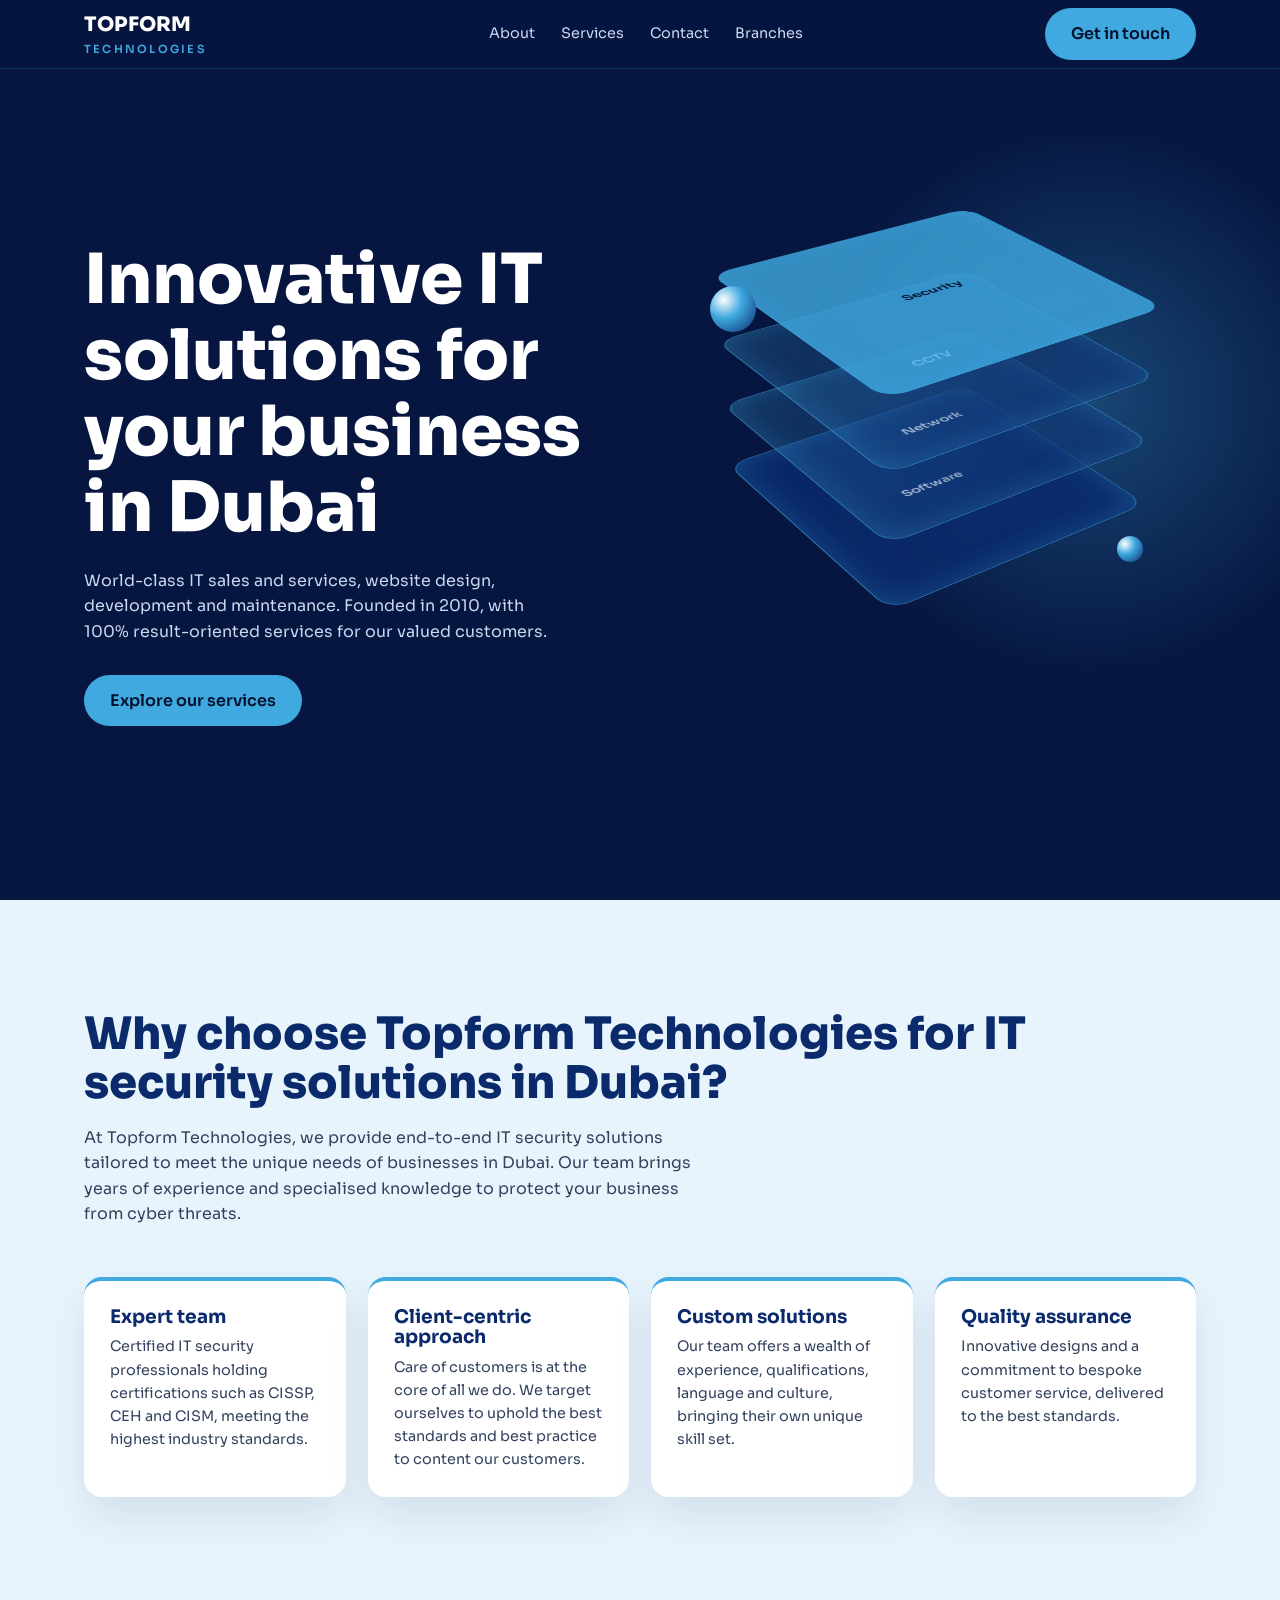
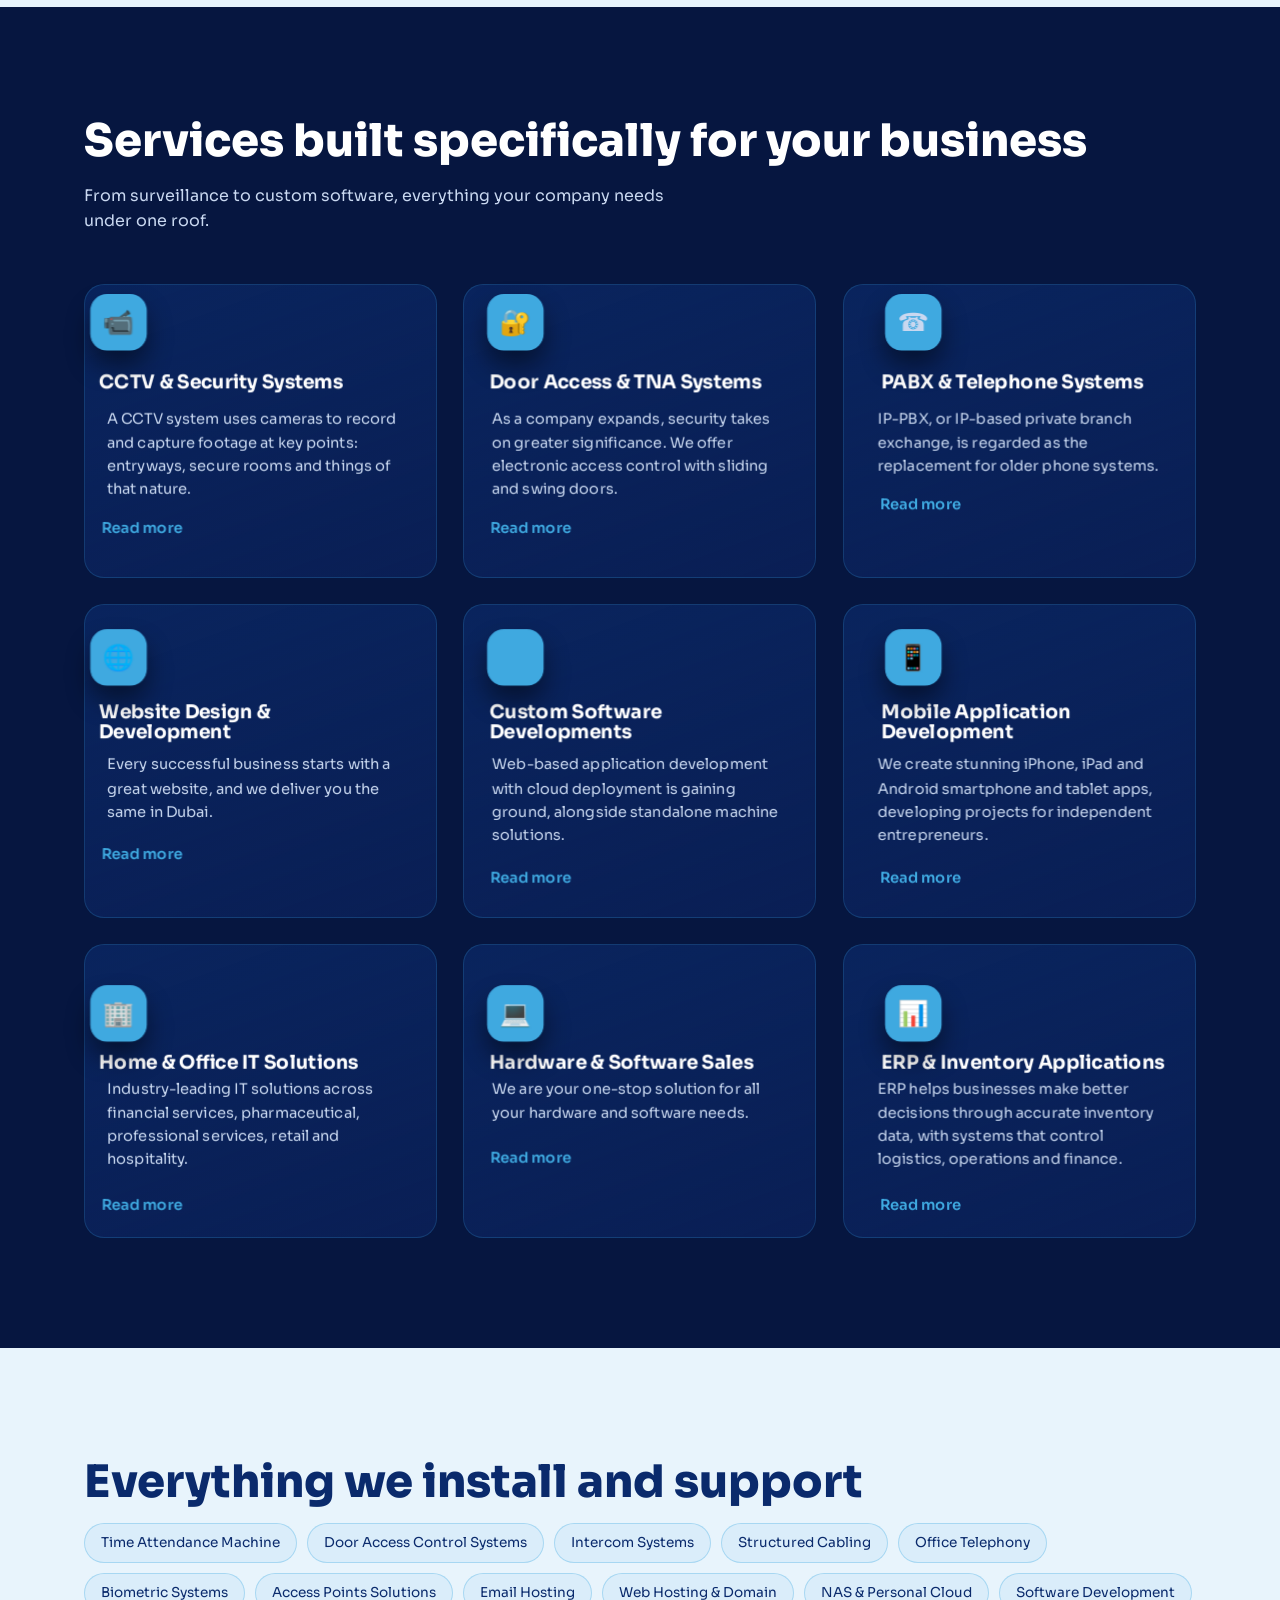
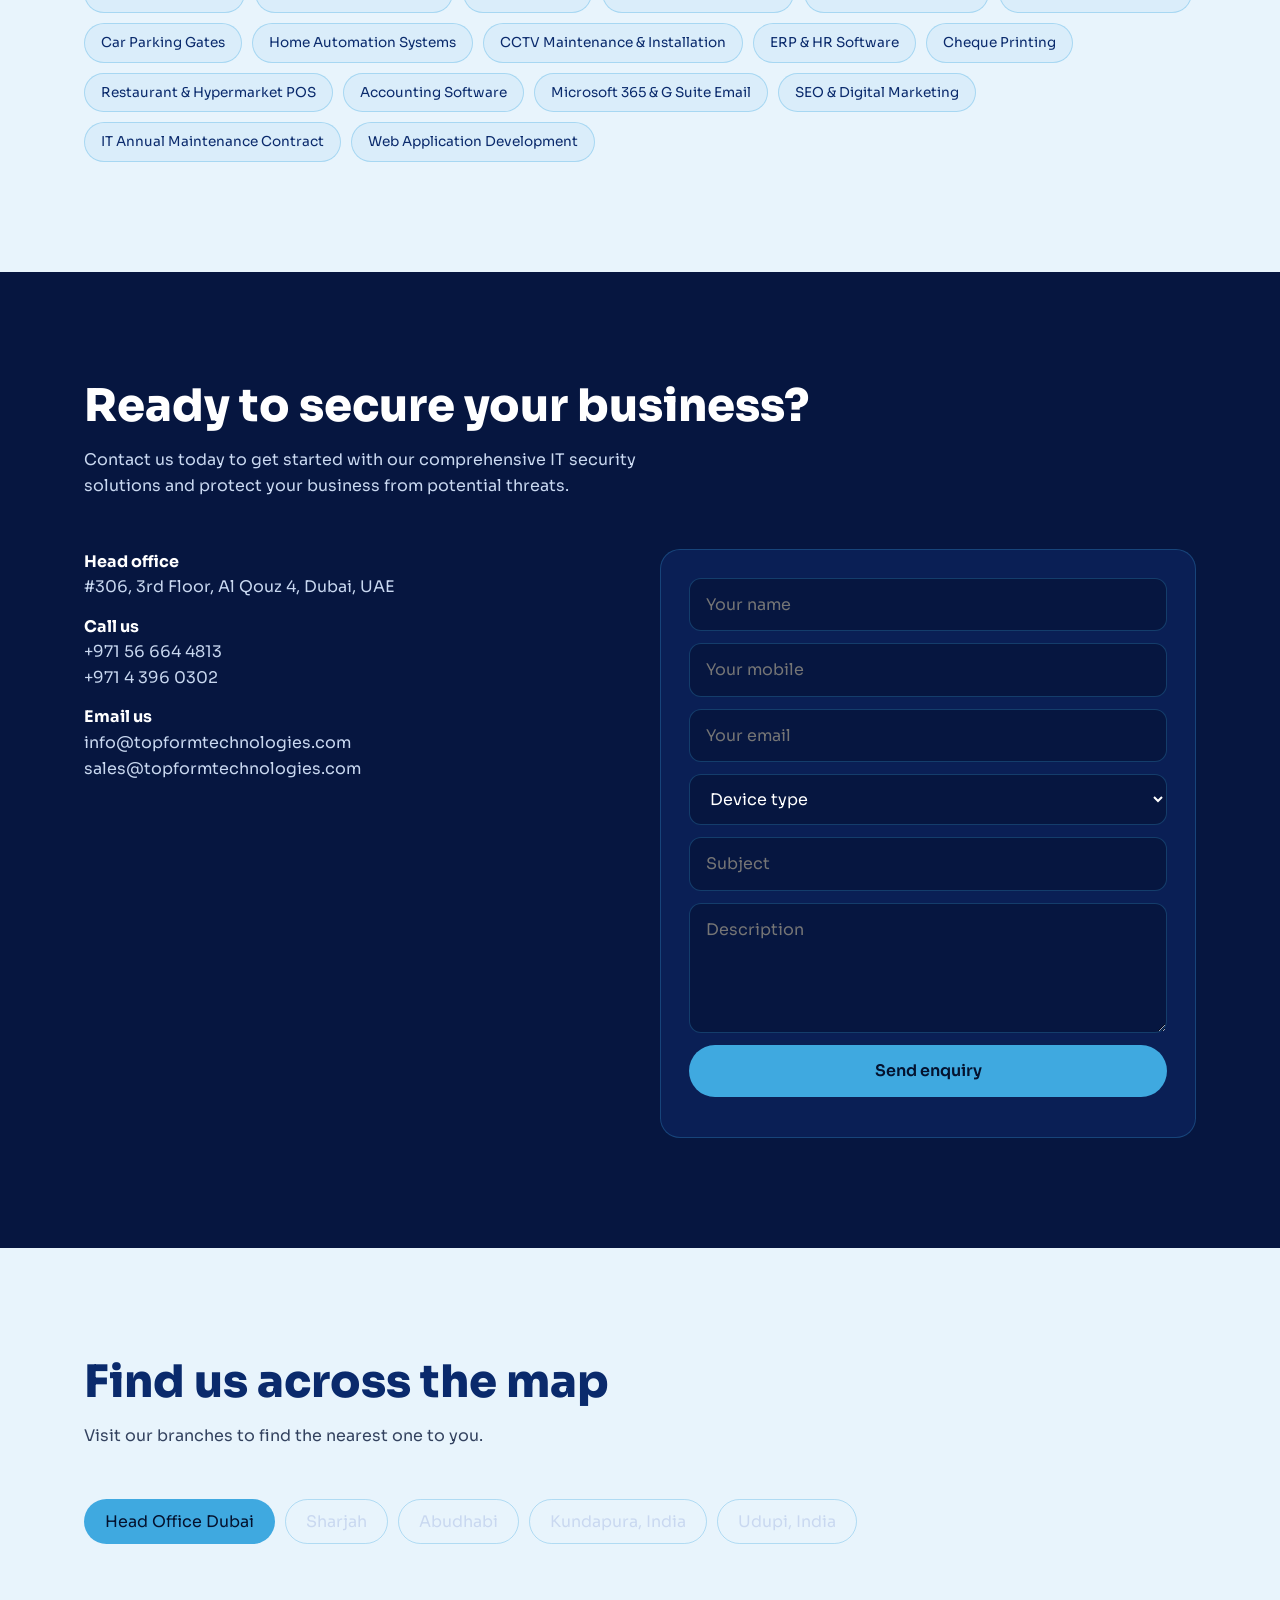
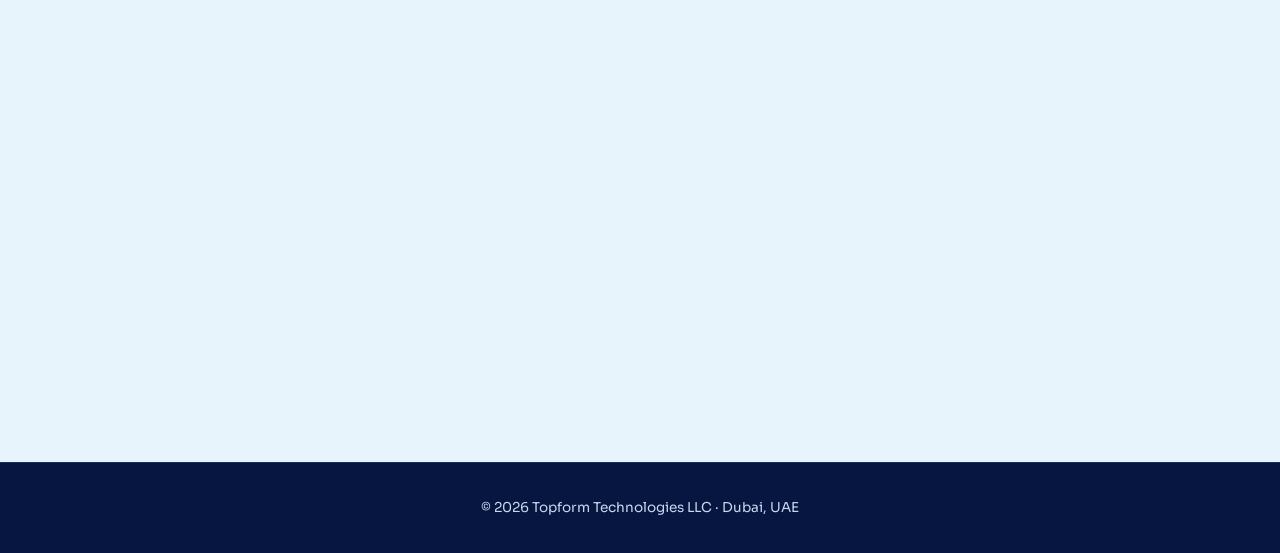
==== static/index.html @ 7e96c65d "Topform site" ====
<!doctype html>
<html lang="en"><head><meta charset="utf-8">
<meta name="viewport" content="width=device-width,initial-scale=1">
<title>Topform Technologies | CCTV & IT Solutions in Dubai</title>
<meta name="description" content="CCTV, door access, PABX, software and IT security solutions in Dubai since 2010.">
<link rel="preconnect" href="https://fonts.googleapis.com"><link rel="preconnect" href="https://fonts.gstatic.com" crossorigin>
<link href="https://fonts.googleapis.com/css2?family=Sora:wght@400;600;800&display=swap" rel="stylesheet">
<style>
:root{--navy:#061640;--navy2:#0a2a6c;--blue:#3fa9e0;--ice:#e8f4fc;--ink:#c9d8f0}
*{box-sizing:border-box;margin:0}html{scroll-behavior:smooth}
body{font-family:Sora,system-ui,sans-serif;background:var(--navy);color:var(--ink);line-height:1.6;overflow-x:hidden}
a{color:inherit;text-decoration:none}
h1,h2,h3{color:#fff;line-height:1.1}
.wrap{max-width:1160px;margin:auto;padding:0 24px}
nav{position:fixed;inset:0 0 auto;z-index:20;backdrop-filter:blur(14px);background:#061640cc;border-bottom:1px solid #3fa9e033}
nav .wrap{display:flex;align-items:center;justify-content:space-between;height:68px}
.logo{font-weight:800;color:#fff;font-size:1.25rem}.logo span{color:var(--blue);font-weight:600;font-size:.7rem;display:block;letter-spacing:.2em}
nav ul{display:flex;gap:26px;list-style:none;font-size:.9rem}nav ul a:hover{color:var(--blue)}
.btn{display:inline-block;background:var(--blue);color:#04122e;font-weight:600;padding:13px 26px;border-radius:999px;border:0;cursor:pointer;font:inherit;font-weight:600;transition:transform .2s,box-shadow .2s}
.btn:hover{transform:translateY(-3px);box-shadow:0 12px 30px #3fa9e066}
.hero{min-height:100vh;display:grid;align-items:center;padding-top:68px;position:relative;overflow:hidden}
.hero .wrap{display:grid;grid-template-columns:1.05fr 1fr;gap:30px;align-items:center}
.hero h1{font-size:clamp(2.4rem,5.4vw,4.4rem);font-weight:800;margin-bottom:22px}
.hero p{max-width:480px;margin-bottom:30px}
.glow{position:absolute;width:620px;height:620px;border-radius:50%;background:radial-gradient(#3fa9e055,transparent 65%);right:-120px;top:10%;filter:blur(10px)}
#stage{perspective:1400px;height:520px;display:grid;place-items:center}
#scene{position:relative;width:300px;height:300px;transform-style:preserve-3d;transform:rotateX(58deg) rotateZ(-35deg);transition:transform .15s}
.layer{position:absolute;inset:0;border-radius:22px;border:1.5px solid #3fa9e0aa;background:linear-gradient(135deg,#3fa9e033,#0a2a6c99);box-shadow:0 0 40px #3fa9e044 inset;display:grid;place-items:center;color:#fff;font-weight:600;font-size:.95rem;animation:float 5s ease-in-out infinite}
.layer:nth-child(1){transform:translateZ(0);background:#0a2a6cdd}
.layer:nth-child(2){transform:translateZ(70px);animation-delay:-1s}
.layer:nth-child(3){transform:translateZ(140px);animation-delay:-2s}
.layer:nth-child(4){transform:translateZ(210px);animation-delay:-3s;background:#3fa9e0cc;color:#04122e}
@keyframes float{50%{translate:0 0 22px}}
.orb{position:absolute;border-radius:50%;background:radial-gradient(circle at 30% 30%,#fff,var(--blue) 40%,#0a2a6c);animation:drift 9s ease-in-out infinite}
@keyframes drift{50%{transform:translateY(-26px)}}
section{padding:110px 0;position:relative}
.light{background:var(--ice);color:#33425f}.light h2,.light h3{color:var(--navy2)}
h2{font-size:clamp(1.8rem,3.6vw,2.8rem);margin-bottom:16px;font-weight:800}
.sub{max-width:620px;margin-bottom:50px}
.grid{display:grid;gap:26px;grid-template-columns:repeat(auto-fit,minmax(300px,1fr));perspective:1200px}
.card{background:linear-gradient(160deg,#0f3a8a66,#0a1f55);border:1px solid #3fa9e033;border-radius:20px;padding:30px;transform-style:preserve-3d;transition:transform .15s,border-color .3s;will-change:transform}
.card:hover{border-color:var(--blue)}
.card h3{font-size:1.15rem;margin:14px 0 10px;transform:translateZ(36px)}
.card p{font-size:.9rem;transform:translateZ(18px)}
.ico{width:54px;height:54px;border-radius:16px;background:var(--blue);display:grid;place-items:center;font-size:1.5rem;transform:translateZ(54px);box-shadow:0 14px 24px #0007}
.card a{display:inline-block;margin-top:18px;color:var(--blue);font-weight:600;font-size:.9rem;transform:translateZ(30px)}
.why{display:grid;gap:22px;grid-template-columns:repeat(auto-fit,minmax(230px,1fr))}
.why div{background:#fff;border-radius:18px;padding:26px;box-shadow:0 20px 40px #0a2a6c18;border-top:4px solid var(--blue)}
.why p{font-size:.9rem;margin-top:8px}
.tags{display:flex;flex-wrap:wrap;gap:10px;margin-top:10px}
.tags span{border:1px solid #3fa9e055;border-radius:999px;padding:8px 16px;font-size:.85rem;background:#3fa9e014}
.contact{display:grid;grid-template-columns:1fr 1fr;gap:40px}
form{display:grid;gap:12px;background:#0a1f55;padding:28px;border-radius:20px;border:1px solid #3fa9e044}
input,select,textarea{font:inherit;padding:13px 16px;border-radius:12px;border:1px solid #3fa9e044;background:#061640;color:#fff;width:100%}
input:focus,select:focus,textarea:focus{outline:2px solid var(--blue)}
.info p{margin-bottom:14px}.info b{color:#fff;display:block}
.tabs{display:flex;gap:10px;flex-wrap:wrap;margin-bottom:20px}
.tabs button{background:0;border:1px solid #3fa9e055;color:var(--ink);padding:9px 20px;border-radius:999px;cursor:pointer;font:inherit}
.tabs button.on{background:var(--blue);color:#04122e}
iframe{width:100%;height:380px;border:0;border-radius:20px;filter:saturate(.8)}
footer{padding:34px 0;text-align:center;font-size:.85rem;border-top:1px solid #3fa9e033}
.rv{opacity:0;transform:translateY(40px) rotateX(12deg);transition:1s cubic-bezier(.2,.7,.2,1)}.rv.in{opacity:1;transform:none}
@media(max-width:860px){nav ul{display:none}.hero .wrap,.contact{grid-template-columns:1fr}#stage{height:380px;transform:scale(.75)}}
@media(prefers-reduced-motion:reduce){*{animation:none!important;transition:none!important}.rv{opacity:1;transform:none}}
</style></head><body>
<nav><div class="wrap"><a class="logo" href="#top">TOPFORM<span>TECHNOLOGIES</span></a>
<ul><li><a href="#about">About</a></li><li><a href="#services">Services</a></li><li><a href="#contact">Contact</a></li><li><a href="#branches">Branches</a></li></ul>
<a class="btn" href="#contact">Get in touch</a></div></nav>

<header class="hero" id="top"><div class="glow"></div><div class="wrap">
<div><h1>Innovative IT solutions for your business in Dubai</h1>
<p>World-class IT sales and services, website design, development and maintenance. Founded in 2010, with 100% result-oriented services for our valued customers.</p>
<a class="btn" href="#services">Explore our services</a></div>
<div id="stage"><div id="scene">
<div class="layer">Software</div><div class="layer">Network</div><div class="layer">CCTV</div><div class="layer">Security</div>
</div><span class="orb" style="width:46px;height:46px;left:8%;top:12%"></span><span class="orb" style="width:26px;height:26px;right:10%;top:60%;animation-delay:-3s"></span></div>
</div></header>

<section class="light" id="about"><div class="wrap">
<h2>Why choose Topform Technologies for IT security solutions in Dubai?</h2>
<p class="sub">At Topform Technologies, we provide end-to-end IT security solutions tailored to meet the unique needs of businesses in Dubai. Our team brings years of experience and specialised knowledge to protect your business from cyber threats.</p>
<div class="why">
<div class="rv"><h3>Expert team</h3><p>Certified IT security professionals holding certifications such as CISSP, CEH and CISM, meeting the highest industry standards.</p></div>
<div class="rv"><h3>Client-centric approach</h3><p>Care of customers is at the core of all we do. We target ourselves to uphold the best standards and best practice to content our customers.</p></div>
<div class="rv"><h3>Custom solutions</h3><p>Our team offers a wealth of experience, qualifications, language and culture, bringing their own unique skill set.</p></div>
<div class="rv"><h3>Quality assurance</h3><p>Innovative designs and a commitment to bespoke customer service, delivered to the best standards.</p></div>
</div></div></section>

<section id="services"><div class="wrap">
<h2>Services built specifically for your business</h2><p class="sub">From surveillance to custom software, everything your company needs under one roof.</p>
<div class="grid" id="cards"></div></div></section>

<section class="light"><div class="wrap"><h2>Everything we install and support</h2>
<div class="tags" id="tags" style="color:var(--navy2)"></div></div></section>

<section id="contact"><div class="wrap"><h2>Ready to secure your business?</h2>
<p class="sub">Contact us today to get started with our comprehensive IT security solutions and protect your business from potential threats.</p>
<div class="contact"><div class="info">
<p><b>Head office</b>#306, 3rd Floor, Al Qouz 4, Dubai, UAE</p>
<p><b>Call us</b><a href="tel:+971566644813">+971 56 664 4813</a><br><a href="tel:+97143960302">+971 4 396 0302</a></p>
<p><b>Email us</b><a href="mailto:info@topformtechnologies.com">info@topformtechnologies.com</a><br><a href="mailto:sales@topformtechnologies.com">sales@topformtechnologies.com</a></p></div>
<form id="f"><input name="Name" placeholder="Your name" required><input name="Mobile" placeholder="Your mobile"><input name="Email" type="email" placeholder="Your email" required>
<select name="Device"><option value="">Device type</option><option>CCTV</option><option>Door access</option><option>PABX</option><option>Software</option><option>Other</option></select>
<input name="Subject" placeholder="Subject"><textarea name="Description" rows="4" placeholder="Description"></textarea>
<button class="btn">Send enquiry</button><small id="msg" role="status"></small></form></div></div></section>

<section class="light" id="branches"><div class="wrap"><h2>Find us across the map</h2><p class="sub">Visit our branches to find the nearest one to you.</p>
<div class="tabs" id="tabs" style="color:var(--navy2)"></div>
<iframe id="map" title="Branch map" loading="lazy" src="https://www.google.com/maps?q=Topform+Technologies+Al+Quoz+Dubai&output=embed"></iframe></div></section>
<footer>© <span id="y"></span> Topform Technologies LLC · Dubai, UAE</footer>

<script>
const S=[["📹","CCTV & Security Systems","A CCTV system uses cameras to record and capture footage at key points: entryways, secure rooms and things of that nature."],
["🔐","Door Access & TNA Systems","As a company expands, security takes on greater significance. We offer electronic access control with sliding and swing doors."],
["☎️","PABX & Telephone Systems","IP-PBX, or IP-based private branch exchange, is regarded as the replacement for older phone systems."],
["🌐","Website Design & Development","Every successful business starts with a great website, and we deliver you the same in Dubai."],
["</>","Custom Software Developments","Web-based application development with cloud deployment is gaining ground, alongside standalone machine solutions."],
["📱","Mobile Application Development","We create stunning iPhone, iPad and Android smartphone and tablet apps, developing projects for independent entrepreneurs."],
["🏢","Home & Office IT Solutions","Industry-leading IT solutions across financial services, pharmaceutical, professional services, retail and hospitality."],
["💻","Hardware & Software Sales","We are your one-stop solution for all your hardware and software needs."],
["📊","ERP & Inventory Applications","ERP helps businesses make better decisions through accurate inventory data, with systems that control logistics, operations and finance."]];
const $=s=>document.querySelector(s);
$("#cards").innerHTML=S.map(s=>`<article class="card rv"><div class="ico">${s[0]}</div><h3>${s[1]}</h3><p>${s[2]}</p><a href="#contact">Read more</a></article>`).join("");
$("#tags").innerHTML="Time Attendance Machine,Door Access Control Systems,Intercom Systems,Structured Cabling,Office Telephony,Biometric Systems,Access Points Solutions,Email Hosting,Web Hosting & Domain,NAS & Personal Cloud,Software Development,Car Parking Gates,Home Automation Systems,CCTV Maintenance & Installation,ERP & HR Software,Cheque Printing,Restaurant & Hypermarket POS,Accounting Software,Microsoft 365 & G Suite Email,SEO & Digital Marketing,IT Annual Maintenance Contract,Web Application Development".split(",").map(t=>`<span>${t}</span>`).join("");
const B={"Head Office Dubai":"Topform Technologies Al Quoz Dubai",Sharjah:"Sharjah UAE",Abudhabi:"Abu Dhabi UAE","Kundapura, India":"Kundapura India","Udupi, India":"Udupi India"};
$("#tabs").innerHTML=Object.keys(B).map((k,i)=>`<button class="${i?"":"on"}" data-q="${B[k]}">${k}</button>`).join("");
$("#tabs").onclick=e=>{const b=e.target.closest("button");if(!b)return;document.querySelectorAll("#tabs button").forEach(x=>x.classList.remove("on"));b.classList.add("on");$("#map").src="https://www.google.com/maps?q="+encodeURIComponent(b.dataset.q)+"&output=embed"};
$("#y").textContent=new Date().getFullYear();
const sc=$("#scene"),calm=matchMedia("(prefers-reduced-motion:reduce)").matches;
if(!calm){addEventListener("mousemove",e=>{const x=e.clientX/innerWidth-.5,y=e.clientY/innerHeight-.5;sc.style.transform=`rotateX(${58-y*26}deg) rotateZ(${-35+x*40}deg)`});
addEventListener("scroll",()=>{sc.parentElement.style.transform=`translateY(${scrollY*.25}px)`},{passive:true});
document.querySelectorAll(".card").forEach(c=>{c.onmousemove=e=>{const r=c.getBoundingClientRect(),x=(e.clientX-r.left)/r.width-.5,y=(e.clientY-r.top)/r.height-.5;c.style.transform=`rotateY(${x*16}deg) rotateX(${-y*16}deg)`};c.onmouseleave=()=>c.style.transform=""})}
const io=new IntersectionObserver(l=>l.forEach(e=>e.isIntersecting&&e.target.classList.add("in")),{threshold:.15});
document.querySelectorAll(".rv").forEach(e=>io.observe(e));
$("#f").onsubmit=async e=>{e.preventDefault();const m=$("#msg");try{const r=await fetch("/api/contact",{method:"POST",body:JSON.stringify(Object.fromEntries(new FormData(e.target)))});if(!r.ok)throw await r.text();e.target.reset();m.textContent="Thanks. We will call you back shortly."}catch(x){m.textContent=x||"Could not send. Please call us."}};
</script></body></html>
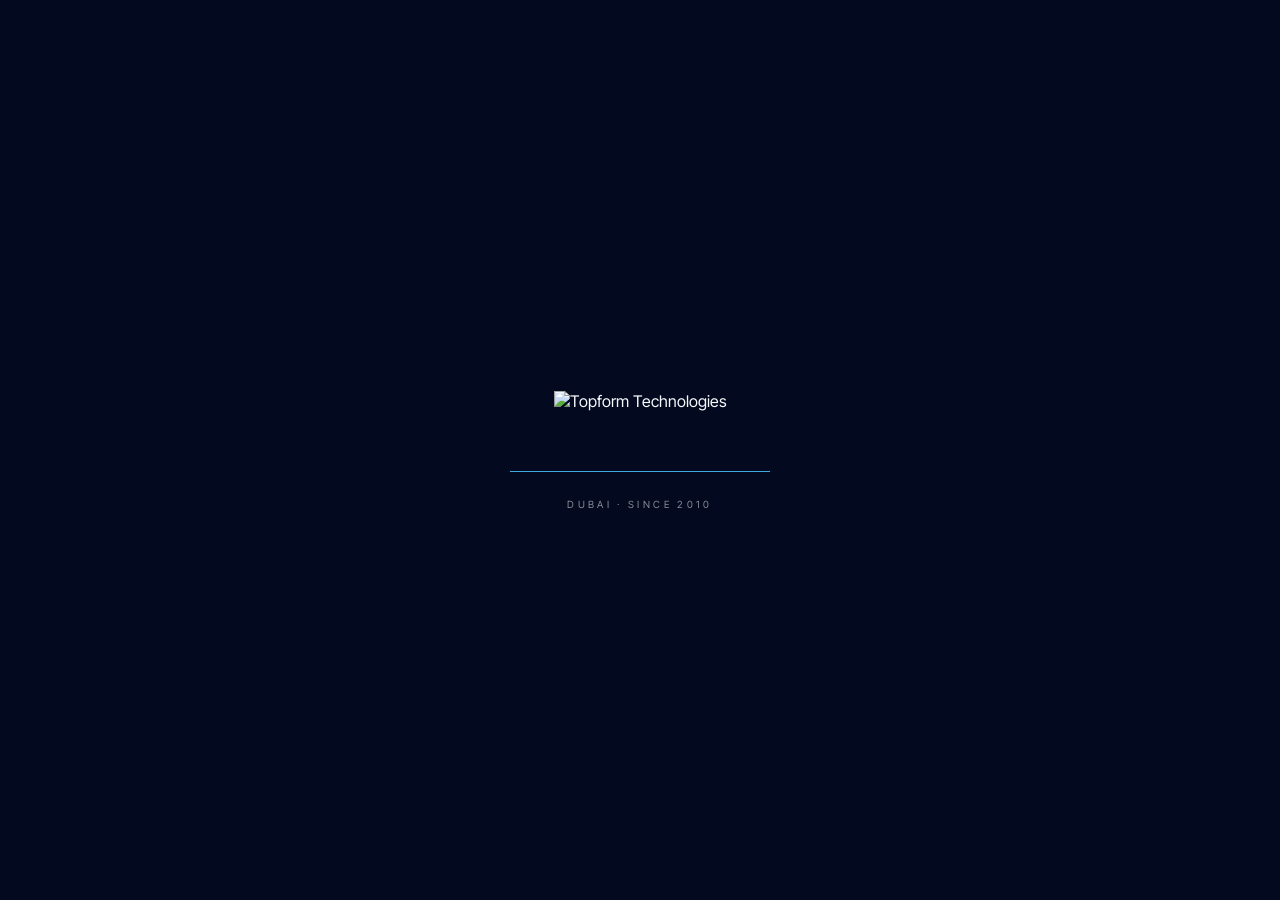
==== commit 6a8757cf: "Add Home 3" ====
--- a/static/index.html
+++ b/static/index.html
@@ -4,133 +4,394 @@
 <title>Topform Technologies | CCTV & IT Solutions in Dubai</title>
 <meta name="description" content="CCTV, door access, PABX, software and IT security solutions in Dubai since 2010.">
 <link rel="preconnect" href="https://fonts.googleapis.com"><link rel="preconnect" href="https://fonts.gstatic.com" crossorigin>
-<link href="https://fonts.googleapis.com/css2?family=Sora:wght@400;600;800&display=swap" rel="stylesheet">
+<link href="https://fonts.googleapis.com/css2?family=Inter+Tight:wght@300;400;500;600;800&display=swap" rel="stylesheet">
 <style>
-:root{--navy:#061640;--navy2:#0a2a6c;--blue:#3fa9e0;--ice:#e8f4fc;--ink:#c9d8f0}
-*{box-sizing:border-box;margin:0}html{scroll-behavior:smooth}
-body{font-family:Sora,system-ui,sans-serif;background:var(--navy);color:var(--ink);line-height:1.6;overflow-x:hidden}
-a{color:inherit;text-decoration:none}
-h1,h2,h3{color:#fff;line-height:1.1}
-.wrap{max-width:1160px;margin:auto;padding:0 24px}
-nav{position:fixed;inset:0 0 auto;z-index:20;backdrop-filter:blur(14px);background:#061640cc;border-bottom:1px solid #3fa9e033}
-nav .wrap{display:flex;align-items:center;justify-content:space-between;height:68px}
-.logo{font-weight:800;color:#fff;font-size:1.25rem}.logo span{color:var(--blue);font-weight:600;font-size:.7rem;display:block;letter-spacing:.2em}
-nav ul{display:flex;gap:26px;list-style:none;font-size:.9rem}nav ul a:hover{color:var(--blue)}
-.btn{display:inline-block;background:var(--blue);color:#04122e;font-weight:600;padding:13px 26px;border-radius:999px;border:0;cursor:pointer;font:inherit;font-weight:600;transition:transform .2s,box-shadow .2s}
-.btn:hover{transform:translateY(-3px);box-shadow:0 12px 30px #3fa9e066}
-.hero{min-height:100vh;display:grid;align-items:center;padding-top:68px;position:relative;overflow:hidden}
-.hero .wrap{display:grid;grid-template-columns:1.05fr 1fr;gap:30px;align-items:center}
-.hero h1{font-size:clamp(2.4rem,5.4vw,4.4rem);font-weight:800;margin-bottom:22px}
-.hero p{max-width:480px;margin-bottom:30px}
-.glow{position:absolute;width:620px;height:620px;border-radius:50%;background:radial-gradient(#3fa9e055,transparent 65%);right:-120px;top:10%;filter:blur(10px)}
-#stage{perspective:1400px;height:520px;display:grid;place-items:center}
-#scene{position:relative;width:300px;height:300px;transform-style:preserve-3d;transform:rotateX(58deg) rotateZ(-35deg);transition:transform .15s}
-.layer{position:absolute;inset:0;border-radius:22px;border:1.5px solid #3fa9e0aa;background:linear-gradient(135deg,#3fa9e033,#0a2a6c99);box-shadow:0 0 40px #3fa9e044 inset;display:grid;place-items:center;color:#fff;font-weight:600;font-size:.95rem;animation:float 5s ease-in-out infinite}
-.layer:nth-child(1){transform:translateZ(0);background:#0a2a6cdd}
-.layer:nth-child(2){transform:translateZ(70px);animation-delay:-1s}
-.layer:nth-child(3){transform:translateZ(140px);animation-delay:-2s}
-.layer:nth-child(4){transform:translateZ(210px);animation-delay:-3s;background:#3fa9e0cc;color:#04122e}
-@keyframes float{50%{translate:0 0 22px}}
-.orb{position:absolute;border-radius:50%;background:radial-gradient(circle at 30% 30%,#fff,var(--blue) 40%,#0a2a6c);animation:drift 9s ease-in-out infinite}
-@keyframes drift{50%{transform:translateY(-26px)}}
-section{padding:110px 0;position:relative}
-.light{background:var(--ice);color:#33425f}.light h2,.light h3{color:var(--navy2)}
-h2{font-size:clamp(1.8rem,3.6vw,2.8rem);margin-bottom:16px;font-weight:800}
-.sub{max-width:620px;margin-bottom:50px}
-.grid{display:grid;gap:26px;grid-template-columns:repeat(auto-fit,minmax(300px,1fr));perspective:1200px}
-.card{background:linear-gradient(160deg,#0f3a8a66,#0a1f55);border:1px solid #3fa9e033;border-radius:20px;padding:30px;transform-style:preserve-3d;transition:transform .15s,border-color .3s;will-change:transform}
-.card:hover{border-color:var(--blue)}
-.card h3{font-size:1.15rem;margin:14px 0 10px;transform:translateZ(36px)}
-.card p{font-size:.9rem;transform:translateZ(18px)}
-.ico{width:54px;height:54px;border-radius:16px;background:var(--blue);display:grid;place-items:center;font-size:1.5rem;transform:translateZ(54px);box-shadow:0 14px 24px #0007}
-.card a{display:inline-block;margin-top:18px;color:var(--blue);font-weight:600;font-size:.9rem;transform:translateZ(30px)}
-.why{display:grid;gap:22px;grid-template-columns:repeat(auto-fit,minmax(230px,1fr))}
-.why div{background:#fff;border-radius:18px;padding:26px;box-shadow:0 20px 40px #0a2a6c18;border-top:4px solid var(--blue)}
-.why p{font-size:.9rem;margin-top:8px}
-.tags{display:flex;flex-wrap:wrap;gap:10px;margin-top:10px}
-.tags span{border:1px solid #3fa9e055;border-radius:999px;padding:8px 16px;font-size:.85rem;background:#3fa9e014}
-.contact{display:grid;grid-template-columns:1fr 1fr;gap:40px}
-form{display:grid;gap:12px;background:#0a1f55;padding:28px;border-radius:20px;border:1px solid #3fa9e044}
-input,select,textarea{font:inherit;padding:13px 16px;border-radius:12px;border:1px solid #3fa9e044;background:#061640;color:#fff;width:100%}
-input:focus,select:focus,textarea:focus{outline:2px solid var(--blue)}
-.info p{margin-bottom:14px}.info b{color:#fff;display:block}
-.tabs{display:flex;gap:10px;flex-wrap:wrap;margin-bottom:20px}
-.tabs button{background:0;border:1px solid #3fa9e055;color:var(--ink);padding:9px 20px;border-radius:999px;cursor:pointer;font:inherit}
-.tabs button.on{background:var(--blue);color:#04122e}
-iframe{width:100%;height:380px;border:0;border-radius:20px;filter:saturate(.8)}
-footer{padding:34px 0;text-align:center;font-size:.85rem;border-top:1px solid #3fa9e033}
-.rv{opacity:0;transform:translateY(40px) rotateX(12deg);transition:1s cubic-bezier(.2,.7,.2,1)}.rv.in{opacity:1;transform:none}
-@media(max-width:860px){nav ul{display:none}.hero .wrap,.contact{grid-template-columns:1fr}#stage{height:380px;transform:scale(.75)}}
-@media(prefers-reduced-motion:reduce){*{animation:none!important;transition:none!important}.rv{opacity:1;transform:none}}
-</style></head><body>
-<nav><div class="wrap"><a class="logo" href="#top">TOPFORM<span>TECHNOLOGIES</span></a>
-<ul><li><a href="#about">About</a></li><li><a href="#services">Services</a></li><li><a href="#contact">Contact</a></li><li><a href="#branches">Branches</a></li></ul>
-<a class="btn" href="#contact">Get in touch</a></div></nav>
-
-<header class="hero" id="top"><div class="glow"></div><div class="wrap">
-<div><h1>Innovative IT solutions for your business in Dubai</h1>
-<p>World-class IT sales and services, website design, development and maintenance. Founded in 2010, with 100% result-oriented services for our valued customers.</p>
-<a class="btn" href="#services">Explore our services</a></div>
-<div id="stage"><div id="scene">
-<div class="layer">Software</div><div class="layer">Network</div><div class="layer">CCTV</div><div class="layer">Security</div>
-</div><span class="orb" style="width:46px;height:46px;left:8%;top:12%"></span><span class="orb" style="width:26px;height:26px;right:10%;top:60%;animation-delay:-3s"></span></div>
-</div></header>
-
-<section class="light" id="about"><div class="wrap">
-<h2>Why choose Topform Technologies for IT security solutions in Dubai?</h2>
-<p class="sub">At Topform Technologies, we provide end-to-end IT security solutions tailored to meet the unique needs of businesses in Dubai. Our team brings years of experience and specialised knowledge to protect your business from cyber threats.</p>
-<div class="why">
-<div class="rv"><h3>Expert team</h3><p>Certified IT security professionals holding certifications such as CISSP, CEH and CISM, meeting the highest industry standards.</p></div>
-<div class="rv"><h3>Client-centric approach</h3><p>Care of customers is at the core of all we do. We target ourselves to uphold the best standards and best practice to content our customers.</p></div>
-<div class="rv"><h3>Custom solutions</h3><p>Our team offers a wealth of experience, qualifications, language and culture, bringing their own unique skill set.</p></div>
-<div class="rv"><h3>Quality assurance</h3><p>Innovative designs and a commitment to bespoke customer service, delivered to the best standards.</p></div>
-</div></div></section>
-
-<section id="services"><div class="wrap">
-<h2>Services built specifically for your business</h2><p class="sub">From surveillance to custom software, everything your company needs under one roof.</p>
-<div class="grid" id="cards"></div></div></section>
-
-<section class="light"><div class="wrap"><h2>Everything we install and support</h2>
-<div class="tags" id="tags" style="color:var(--navy2)"></div></div></section>
-
-<section id="contact"><div class="wrap"><h2>Ready to secure your business?</h2>
-<p class="sub">Contact us today to get started with our comprehensive IT security solutions and protect your business from potential threats.</p>
-<div class="contact"><div class="info">
-<p><b>Head office</b>#306, 3rd Floor, Al Qouz 4, Dubai, UAE</p>
-<p><b>Call us</b><a href="tel:+971566644813">+971 56 664 4813</a><br><a href="tel:+97143960302">+971 4 396 0302</a></p>
-<p><b>Email us</b><a href="mailto:info@topformtechnologies.com">info@topformtechnologies.com</a><br><a href="mailto:sales@topformtechnologies.com">sales@topformtechnologies.com</a></p></div>
-<form id="f"><input name="Name" placeholder="Your name" required><input name="Mobile" placeholder="Your mobile"><input name="Email" type="email" placeholder="Your email" required>
-<select name="Device"><option value="">Device type</option><option>CCTV</option><option>Door access</option><option>PABX</option><option>Software</option><option>Other</option></select>
-<input name="Subject" placeholder="Subject"><textarea name="Description" rows="4" placeholder="Description"></textarea>
-<button class="btn">Send enquiry</button><small id="msg" role="status"></small></form></div></div></section>
-
-<section class="light" id="branches"><div class="wrap"><h2>Find us across the map</h2><p class="sub">Visit our branches to find the nearest one to you.</p>
-<div class="tabs" id="tabs" style="color:var(--navy2)"></div>
-<iframe id="map" title="Branch map" loading="lazy" src="https://www.google.com/maps?q=Topform+Technologies+Al+Quoz+Dubai&output=embed"></iframe></div></section>
-<footer>© <span id="y"></span> Topform Technologies LLC · Dubai, UAE</footer>
-
-<script>
-const S=[["📹","CCTV & Security Systems","A CCTV system uses cameras to record and capture footage at key points: entryways, secure rooms and things of that nature."],
-["🔐","Door Access & TNA Systems","As a company expands, security takes on greater significance. We offer electronic access control with sliding and swing doors."],
-["☎️","PABX & Telephone Systems","IP-PBX, or IP-based private branch exchange, is regarded as the replacement for older phone systems."],
-["🌐","Website Design & Development","Every successful business starts with a great website, and we deliver you the same in Dubai."],
-["</>","Custom Software Developments","Web-based application development with cloud deployment is gaining ground, alongside standalone machine solutions."],
-["📱","Mobile Application Development","We create stunning iPhone, iPad and Android smartphone and tablet apps, developing projects for independent entrepreneurs."],
-["🏢","Home & Office IT Solutions","Industry-leading IT solutions across financial services, pharmaceutical, professional services, retail and hospitality."],
-["💻","Hardware & Software Sales","We are your one-stop solution for all your hardware and software needs."],
-["📊","ERP & Inventory Applications","ERP helps businesses make better decisions through accurate inventory data, with systems that control logistics, operations and finance."]];
-const $=s=>document.querySelector(s);
-$("#cards").innerHTML=S.map(s=>`<article class="card rv"><div class="ico">${s[0]}</div><h3>${s[1]}</h3><p>${s[2]}</p><a href="#contact">Read more</a></article>`).join("");
-$("#tags").innerHTML="Time Attendance Machine,Door Access Control Systems,Intercom Systems,Structured Cabling,Office Telephony,Biometric Systems,Access Points Solutions,Email Hosting,Web Hosting & Domain,NAS & Personal Cloud,Software Development,Car Parking Gates,Home Automation Systems,CCTV Maintenance & Installation,ERP & HR Software,Cheque Printing,Restaurant & Hypermarket POS,Accounting Software,Microsoft 365 & G Suite Email,SEO & Digital Marketing,IT Annual Maintenance Contract,Web Application Development".split(",").map(t=>`<span>${t}</span>`).join("");
-const B={"Head Office Dubai":"Topform Technologies Al Quoz Dubai",Sharjah:"Sharjah UAE",Abudhabi:"Abu Dhabi UAE","Kundapura, India":"Kundapura India","Udupi, India":"Udupi India"};
-$("#tabs").innerHTML=Object.keys(B).map((k,i)=>`<button class="${i?"":"on"}" data-q="${B[k]}">${k}</button>`).join("");
-$("#tabs").onclick=e=>{const b=e.target.closest("button");if(!b)return;document.querySelectorAll("#tabs button").forEach(x=>x.classList.remove("on"));b.classList.add("on");$("#map").src="https://www.google.com/maps?q="+encodeURIComponent(b.dataset.q)+"&output=embed"};
-$("#y").textContent=new Date().getFullYear();
-const sc=$("#scene"),calm=matchMedia("(prefers-reduced-motion:reduce)").matches;
-if(!calm){addEventListener("mousemove",e=>{const x=e.clientX/innerWidth-.5,y=e.clientY/innerHeight-.5;sc.style.transform=`rotateX(${58-y*26}deg) rotateZ(${-35+x*40}deg)`});
-addEventListener("scroll",()=>{sc.parentElement.style.transform=`translateY(${scrollY*.25}px)`},{passive:true});
-document.querySelectorAll(".card").forEach(c=>{c.onmousemove=e=>{const r=c.getBoundingClientRect(),x=(e.clientX-r.left)/r.width-.5,y=(e.clientY-r.top)/r.height-.5;c.style.transform=`rotateY(${x*16}deg) rotateX(${-y*16}deg)`};c.onmouseleave=()=>c.style.transform=""})}
-const io=new IntersectionObserver(l=>l.forEach(e=>e.isIntersecting&&e.target.classList.add("in")),{threshold:.15});
-document.querySelectorAll(".rv").forEach(e=>io.observe(e));
-$("#f").onsubmit=async e=>{e.preventDefault();const m=$("#msg");try{const r=await fetch("/api/contact",{method:"POST",body:JSON.stringify(Object.fromEntries(new FormData(e.target)))});if(!r.ok)throw await r.text();e.target.reset();m.textContent="Thanks. We will call you back shortly."}catch(x){m.textContent=x||"Could not send. Please call us."}};
+:root{--ink:#030a1f;--ink2:#061640;--ivory:#f7fafd;--ivory2:#e8f4fc;--gold:#3fa9e0;--blue:#3fa9e0;--serif:"Inter Tight",system-ui,sans-serif;--sans:"Inter Tight",system-ui,sans-serif;--ease:cubic-bezier(.77,0,.18,1)}
+*{box-sizing:border-box;margin:0;padding:0}
+html{scroll-behavior:smooth}
+body{font-family:var(--sans);background:var(--ink);color:var(--ivory);-webkit-font-smoothing:antialiased;overflow-x:hidden}
+body.lock{overflow:hidden}
+a{color:inherit;text-decoration:none}button{font:inherit;color:inherit;background:0;border:0;cursor:pointer}
+img,video{display:block;max-width:100%}
+.eyebrow{font-size:.7rem;letter-spacing:.32em;text-transform:uppercase;font-weight:500}
+.gold{color:var(--gold)}
+.serif{font-family:var(--serif)}
+.btn{display:inline-flex;align-items:center;gap:14px;height:52px;padding:0 30px;border:1px solid currentColor;font-size:.72rem;letter-spacing:.26em;text-transform:uppercase;font-weight:500;transition:background .4s,color .4s,border-color .4s}
+.btn:hover{background:var(--ivory);color:var(--ink);border-color:var(--ivory)}
+.lt .btn:hover,.btn.dk:hover{background:var(--ink);color:var(--ivory);border-color:var(--ink)}
+.btn i{font-style:normal;transition:transform .4s}.btn:hover i{transform:translateX(5px)}
+.lnk{font-size:.7rem;letter-spacing:.26em;text-transform:uppercase;font-weight:500;display:inline-flex;gap:12px;align-items:center;padding-bottom:6px;border-bottom:1px solid currentColor;width:fit-content;transition:gap .4s}
+.lnk:hover{gap:20px}
+
+/* loader */
+#ld{position:fixed;inset:0;z-index:100;background:var(--ink);display:grid;place-items:center;transition:transform 1.1s var(--ease)}
+#ld.out{transform:translateY(-100%)}
+#ld .in{display:grid;justify-items:center;gap:26px;animation:fi 1s .1s both}
+#ld img{height:54px}
+#ld .ln{width:min(260px,60vw);height:1px;background:#ffffff22;overflow:hidden}
+#ld .ln i{display:block;height:100%;background:var(--gold);transform:scaleX(0);transform-origin:left;animation:ld 1.5s .2s var(--ease) forwards}
+#ld small{letter-spacing:.34em;font-size:.62rem;text-transform:uppercase;color:#ffffff88}
+@keyframes ld{to{transform:none}}@keyframes fi{from{opacity:0;transform:translateY(10px)}}
+
+/* header */
+header{position:fixed;inset:0 0 auto;z-index:50;display:grid;grid-template-columns:1fr auto 1fr;align-items:center;padding:26px clamp(20px,3.4vw,52px);transition:color .4s,background .4s,padding .4s}
+header.sc{padding-top:16px;padding-bottom:16px;background:linear-gradient(#030a1fee,#030a1f00)}
+header.lt{color:var(--ink)}header.lt.sc{background:linear-gradient(#f7fafdee,#f7fafd00)}
+header .logo img{height:34px;transition:filter .4s}header.lt .logo img{filter:brightness(0)}
+header .logo{justify-self:center}
+.hb{display:inline-flex;align-items:center;gap:14px;justify-self:start}
+.hb .bars{display:grid;gap:6px;width:28px}.hb .bars i{height:1px;background:currentColor;display:block;transition:.4s}.hb .bars i:last-child{width:60%}
+.hb:hover .bars i:last-child{width:100%}
+.hr{justify-self:end;display:flex;gap:30px;align-items:center}
+.hr a:not(.btn){display:none}
+@media(min-width:900px){.hr a:not(.btn){display:inline}}
+header .btn{height:42px;padding:0 22px}@media(max-width:600px){header .btn{display:none}header .logo img{height:28px}}
+
+/* menu */
+#mn{position:fixed;inset:0;z-index:70;background:var(--ink2);display:grid;grid-template-columns:1fr 1fr;clip-path:inset(0 0 100% 0);transition:clip-path .9s var(--ease);visibility:hidden}
+#mn.open{clip-path:inset(0);visibility:visible}
+#mn .l{padding:clamp(24px,5vw,80px);display:flex;flex-direction:column;justify-content:center;gap:6px}
+#mn .l a{font-family:var(--serif);font-weight:300;font-size:clamp(2.6rem,7vw,5.6rem);line-height:1.05;color:#ffffff88;transition:color .3s,padding .4s;display:flex;gap:20px;align-items:baseline}
+#mn .l a small{font-family:var(--sans);font-size:.65rem;letter-spacing:.3em;color:var(--gold)}
+#mn .l a:hover{color:var(--ivory);padding-left:18px}
+#mn .r{background:radial-gradient(circle at 30% 40%,#18306a,#030a1f 70%);display:grid;place-content:center;padding:40px;gap:30px;border-left:1px solid #ffffff14}
+#mn .r p{font-family:var(--serif);font-size:1.7rem;font-weight:300;line-height:1.3;max-width:360px}
+#mn .r span{font-size:.8rem;color:#ffffff88;display:grid;gap:6px;line-height:1.6}
+#mn .x{position:absolute;left:clamp(20px,3.4vw,52px);top:30px;font-size:.7rem;letter-spacing:.3em;text-transform:uppercase;display:flex;gap:14px;align-items:center}
+#mn .sw{position:absolute;left:clamp(24px,5vw,80px);bottom:30px;font-size:.66rem;letter-spacing:.26em;text-transform:uppercase;color:#ffffff77}
+#mn .sw a{color:var(--gold);margin-left:10px;border-bottom:1px solid}
+@media(max-width:800px){#mn{grid-template-columns:1fr}#mn .r{display:none}}
+
+/* hero */
+#hero{position:relative;min-height:100svh;display:grid;place-items:center;text-align:center;overflow:hidden;background:radial-gradient(ellipse at 50% 42%,#0f3a8a 0%,#071a4d 38%,#030a1f 74%)}
+#hero::after{content:"";position:absolute;inset:0;background:repeating-linear-gradient(0deg,#ffffff05 0 1px,transparent 1px 3px);pointer-events:none;mix-blend-mode:overlay}
+.dial{position:absolute;left:50%;top:50%;width:min(112vh,112vw);aspect-ratio:1;translate:-50% -50%;opacity:.9;pointer-events:none}
+.dial svg{width:100%;height:100%;overflow:visible}
+.dial .ring{transform-origin:320px 320px;animation:rot 240s linear infinite}
+@keyframes rot{to{transform:rotate(360deg)}}
+.hand{transform-origin:320px 320px;transition:transform .25s linear}
+.hero-c{position:relative;z-index:3;padding:120px 24px 140px;max-width:980px}
+.hero-c .eyebrow{color:var(--gold);display:block;margin-bottom:34px;animation:fi 1.2s 1.6s both}
+.hero-c h1{font-family:var(--serif);font-weight:300;font-size:clamp(2.4rem,5.6vw,5.4rem);line-height:1.02;letter-spacing:-.01em}
+.hero-c h1 .w{display:inline-block;overflow:hidden;vertical-align:top;padding:0 .06em .12em}
+.hero-c h1 .w span{display:inline-block;transform:translateY(110%);animation:up 1.2s var(--ease) forwards;animation-delay:calc(1.7s + var(--i)*.08s)}
+.hero-c h1 em{font-style:normal;color:var(--gold)}
+@keyframes up{to{transform:none}}
+.hero-c p{margin:30px auto 0;max-width:520px;color:#ffffffaa;font-weight:300;line-height:1.6;animation:fi 1.2s 2.4s both}
+.hero-c .cta{margin-top:44px;display:flex;gap:16px;justify-content:center;flex-wrap:wrap;animation:fi 1.2s 2.7s both}
+.fl{position:absolute;z-index:2;filter:drop-shadow(0 30px 30px #0009);will-change:transform;animation:fi 1.6s 2.2s both}
+.fl img{width:100%;animation:bob 7s ease-in-out infinite;animation-delay:var(--b)}
+@keyframes bob{50%{translate:0 -16px}}
+.cue{position:absolute;z-index:4;left:50%;bottom:28px;translate:-50% 0;display:grid;justify-items:center;gap:12px;font-size:.62rem;letter-spacing:.34em;text-transform:uppercase;color:#ffffff99;animation:fi 1.2s 3s both}
+.cue i{width:1px;height:54px;background:linear-gradient(var(--gold),transparent);animation:cue 2.2s ease-in-out infinite;transform-origin:top}
+@keyframes cue{0%{transform:scaleY(0)}60%{transform:scaleY(1)}100%{transform:scaleY(1);opacity:0}}
+.mk{position:absolute;z-index:4;bottom:30px;font-size:.62rem;letter-spacing:.3em;text-transform:uppercase;color:#ffffff88}
+.mk.a{left:clamp(80px,6vw,100px)}.mk.b{right:clamp(20px,3.4vw,52px)}
+@media(max-width:700px){.mk{display:none}.fl{display:none}}
+
+
+/* ===== hero: 3D oval rooms ===== */
+#hero{display:block;height:calc(100svh + var(--n,9)*90svh);background:#000;overflow:visible;text-align:left}
+#hero::after{display:none}
+.hs{position:sticky;top:0;width:100%;height:100svh;overflow:hidden;background:#000}
+.rs{position:absolute;inset:0;display:none;will-change:transform,opacity}
+.rs0{display:grid;place-items:center;text-align:center;overflow:hidden;background:radial-gradient(ellipse at 50% 42%,#0f3a8a 0%,#071a4d 38%,#030a1f 74%)}
+.rm{perspective:1300px;perspective-origin:50% 46%}
+.rg{position:absolute;left:50%;top:50%;width:0;height:0;transform-style:preserve-3d}
+.wl{position:absolute;top:-520px;height:820px;display:block;backface-visibility:hidden;background-image:var(--bg),linear-gradient(#000c,#0000 26%,#0000 66%,#000d),url("data:image/svg+xml,%3Csvg xmlns='http://www.w3.org/2000/svg' width='160' height='160'%3E%3Cfilter id='n'%3E%3CfeTurbulence type='fractalNoise' baseFrequency='.9' numOctaves='2'/%3E%3CfeColorMatrix values='0 0 0 0 1 0 0 0 0 1 0 0 0 0 1 0 0 0 .09 0'/%3E%3C/filter%3E%3Crect width='160' height='160' filter='url(%23n)'/%3E%3C/svg%3E")}
+.f2{position:absolute;left:-700px;top:-400px;width:1400px;height:1400px;transform:rotateX(90deg);background:radial-gradient(circle,hsl(var(--h) 35% 40%/.6),hsl(var(--h) 35% 12%/.35) 30%,#0000 52%)}
+.psh{position:absolute;left:-190px;top:290px;width:380px;height:60px;border-radius:50%;background:radial-gradient(#000d,#0000 70%);transform:translateZ(-330px)}
+.pc{position:absolute;left:0;top:0;width:0;height:0;transform-style:preserve-3d}
+.pi{position:absolute;left:0;top:0;translate:-50% -58%;width:clamp(200px,26vw,380px);filter:drop-shadow(0 40px 40px #000b)}
+.pi img,.pi video{width:100%;max-height:44vh;object-fit:contain;animation:bob 8s ease-in-out infinite}
+.pi img.inv{filter:brightness(0) invert(1)}
+.pl{position:absolute;border-radius:6px;background:linear-gradient(90deg,#14264d,#cfe6f7 32%,#7fb4d8 62%,#10224a);box-shadow:0 0 60px #0008}
+.pl::before{content:"";position:absolute;left:0;right:0;top:-14px;height:28px;border-radius:50%;background:linear-gradient(90deg,#4f7aa8,#eaf5fd 40%,#6f9cc4)}
+.ttl{position:absolute;z-index:5;top:92px;left:0;right:0;text-align:center;pointer-events:none;opacity:0}
+.ttl small{display:block;font-size:.66rem;letter-spacing:.34em;text-transform:uppercase;color:var(--gold);margin-bottom:14px}
+.ttl h2{font-family:var(--serif);font-weight:300;font-size:clamp(1.9rem,4vw,3.6rem);line-height:1.05;letter-spacing:.03em;text-transform:uppercase;text-shadow:0 2px 40px #000a;padding:0 24px}
+.ex{position:absolute;z-index:6;left:50%;bottom:34px;translate:-50% 0;opacity:0;pointer-events:none;text-shadow:0 2px 20px #000}
+.ex.on{pointer-events:auto}
+.pd{position:absolute;z-index:6;right:clamp(14px,2vw,32px);top:50%;translate:0 -50%;display:grid;gap:4px}
+.pd button{width:22px;height:22px;display:grid;place-items:center}
+.pd button::after{content:"";width:4px;height:4px;border-radius:50%;background:#fff;opacity:.4;transition:.4s}
+.pd button.on::after{opacity:1;transform:scale(1.9)}
+@media(max-width:700px){.ttl{top:78px}.pd{right:6px}}
+
+/* light sections */
+.lt-s{background:var(--ivory);color:var(--ink)}
+section{position:relative}
+.wrap{max-width:1360px;margin:auto;padding:0 clamp(20px,4vw,60px)}
+.sec-h{display:flex;align-items:baseline;gap:18px;margin-bottom:34px}
+.sec-h .n{font-family:var(--serif);font-size:1.1rem;color:var(--gold)}
+.sec-h .ln{flex:1;height:1px;background:currentColor;opacity:.2}
+
+/* vision */
+#about{padding:150px 0 130px}
+.stm{font-family:var(--serif);font-weight:300;font-size:clamp(1.9rem,4.4vw,3.9rem);line-height:1.12;letter-spacing:-.01em;max-width:1150px}
+.stm span{color:#aab6c8;transition:color .5s}.stm span.on{color:var(--ink)}
+.vis{display:grid;grid-template-columns:1fr 1fr;gap:70px;margin-top:100px;align-items:start}
+.vis h2{font-family:var(--serif);font-weight:400;font-size:clamp(1.8rem,3vw,2.6rem);line-height:1.1}
+.vis h2 em{color:var(--gold)}
+.vis p{color:#33425f;font-weight:300;line-height:1.75;max-width:520px}
+.stats{display:grid;grid-template-columns:repeat(3,1fr);gap:20px;margin-top:100px;border-top:1px solid #06164022}
+.stats div{padding:34px 0 0}.stats b{font-family:var(--serif);font-weight:300;font-size:clamp(2.6rem,6vw,5rem);display:block;line-height:1}
+.stats span{font-size:.68rem;letter-spacing:.26em;text-transform:uppercase;color:#5b6a86;display:block;margin-top:12px}
+@media(max-width:800px){.vis{grid-template-columns:1fr;gap:30px;margin-top:60px}#about{padding:110px 0 90px}.stats{margin-top:60px}}
+
+/* collections */
+#services{background:var(--ink)}
+.col-i{padding:140px 0 60px;text-align:center}
+.col-i h2{font-family:var(--serif);font-weight:300;font-size:clamp(3rem,9vw,8rem);line-height:.95;letter-spacing:-.02em;margin:22px 0}
+.col-i h2 em{color:var(--gold)}
+.col-i p{max-width:520px;margin:0 auto;color:#ffffff99;font-weight:300;line-height:1.7}
+.pn{position:relative;min-height:100vh;display:grid;align-items:center;overflow:hidden;border-top:1px solid #ffffff12;background:radial-gradient(ellipse at var(--x,70%) 50%,hsl(var(--h) 60% 22%),hsl(var(--h) 55% 7%) 70%)}
+.pn .wrap{width:100%;display:grid;grid-template-columns:1fr 1.1fr;gap:40px;align-items:center;padding-top:90px;padding-bottom:90px}
+.pn:nth-child(even){--x:30%}.pn:nth-child(even) .wrap{grid-template-columns:1.1fr 1fr}.pn:nth-child(even) .tx{order:2}
+.pn .no{font-family:var(--serif);font-weight:300;font-size:clamp(6rem,17vw,16rem);line-height:.8;color:transparent;-webkit-text-stroke:1px #ffffff40;margin-left:-.04em}
+.pn h3{font-family:var(--serif);font-weight:300;font-size:clamp(2rem,4.2vw,3.7rem);line-height:1.05;margin:26px 0 20px;max-width:560px}
+.pn p{color:#ffffffaa;font-weight:300;line-height:1.75;max-width:460px;margin-bottom:34px}
+.pn .st{position:relative;display:grid;place-items:center;height:min(64vh,560px)}
+.pn .st::before{content:"";position:absolute;width:min(88%,540px);aspect-ratio:1;border-radius:50%;border:1px solid #ffffff22;box-shadow:0 0 0 40px #ffffff04,0 0 0 41px #ffffff10,0 0 120px hsl(var(--h) 80% 50%/.12) inset}
+.pn .st::after{content:"";position:absolute;bottom:6%;width:60%;height:34px;border-radius:50%;background:radial-gradient(#000a,transparent 70%)}
+.pn .im{position:relative;z-index:2;width:min(60%,380px);max-height:100%;will-change:transform;filter:drop-shadow(0 34px 34px #000a)}
+.pn .im img,.pn .im video{width:100%;max-height:48vh;object-fit:contain;animation:bob 8s ease-in-out infinite}
+.pn .im img.inv{filter:brightness(0) invert(1)}
+#pg{position:fixed;right:clamp(14px,2.4vw,40px);top:50%;translate:0 -50%;z-index:40;display:grid;gap:14px;justify-items:end;font-size:.66rem;letter-spacing:.26em;opacity:0;pointer-events:none;transition:opacity .5s}
+#pg.on{opacity:1}#pg b{font-family:var(--serif);font-weight:300;font-size:1.5rem;letter-spacing:.04em}
+#pg i{width:1px;height:90px;background:#ffffff33;position:relative;overflow:hidden;margin-right:6px}#pg i u{position:absolute;left:0;top:0;width:100%;background:var(--gold);height:var(--p,0%);transition:height .5s}
+@media(max-width:860px){.pn .wrap,.pn:nth-child(even) .wrap{grid-template-columns:1fr;gap:10px}.pn:nth-child(even) .tx{order:0}.pn .st{height:340px;order:-1}.pn .no{font-size:5rem}#pg{display:none}.pn{min-height:auto}}
+
+/* journey */
+#journey{padding:140px 0;overflow:hidden}
+.jr{display:grid;grid-template-columns:1.25fr 1fr;gap:80px;align-items:center}
+.jr h2{font-family:var(--serif);font-weight:300;font-size:clamp(2.1rem,4vw,3.4rem);line-height:1.08;margin-bottom:60px;max-width:720px}
+.sl{position:relative;min-height:300px}
+.sl article{position:absolute;inset:0 auto auto 0;opacity:0;transform:translateX(30px);transition:opacity .8s,transform .9s var(--ease);pointer-events:none;max-width:560px}
+.sl article.on{opacity:1;transform:none;pointer-events:auto;position:relative}
+.sl article b{font-family:var(--serif);font-size:1.1rem;color:var(--gold);font-weight:400}
+.sl article h3{font-family:var(--serif);font-weight:400;font-size:clamp(1.8rem,3.2vw,2.8rem);line-height:1.1;margin:14px 0 18px}
+.sl article p{color:#33425f;font-weight:300;line-height:1.75}
+.pgr{display:flex;align-items:center;gap:26px;margin-top:50px}
+.pgr .nums{display:flex;gap:6px}.pgr .nums button{width:42px;height:42px;border-radius:50%;font-family:var(--serif);font-size:1.1rem;color:#5b6a86;border:1px solid transparent;transition:.3s}
+.pgr .nums button.on{border-color:var(--ink);color:var(--ink)}
+.pgr .ar{width:46px;height:46px;border-radius:50%;border:1px solid #06164044;font-size:1.1rem;transition:.3s}.pgr .ar:hover{background:var(--ink);color:var(--ivory)}
+.arch{position:relative;justify-self:center;width:min(100%,400px);aspect-ratio:3/4;border-radius:999px 999px 0 0;overflow:hidden;background:#061640}
+.arch img{width:100%;height:100%;object-fit:cover;transform:scale(1.15);transition:transform 1.6s var(--ease)}
+.arch.in img{transform:none}
+.arch::after{content:"";position:absolute;inset:14px;border:1px solid #3fa9e099;border-radius:999px 999px 0 0;pointer-events:none}
+.arch span{position:absolute;left:0;right:0;bottom:26px;text-align:center;font-size:.62rem;letter-spacing:.32em;text-transform:uppercase;color:#fff;z-index:2}
+@media(max-width:860px){.jr{grid-template-columns:1fr;gap:50px}#journey{padding:100px 0}}
+
+/* clients + tags */
+#clients{padding:110px 0 60px;background:var(--ink2)}
+#clients h2{font-family:var(--serif);font-weight:300;font-size:clamp(2rem,4vw,3.2rem);text-align:center;margin-bottom:56px}
+.mq{overflow:hidden;-webkit-mask-image:linear-gradient(90deg,transparent,#000 10%,#000 90%,transparent);mask-image:linear-gradient(90deg,transparent,#000 10%,#000 90%,transparent)}
+.mq>div{display:flex;gap:20px;width:max-content;animation:mq 40s linear infinite}.mq.rv2>div{animation-direction:reverse}
+@keyframes mq{to{transform:translateX(-50%)}}
+.cc{width:230px;height:96px;background:var(--ivory);display:grid;place-items:center;padding:16px 22px;flex:none}
+.cc img,.cc video{max-height:100%;max-width:100%;object-fit:contain}
+#tags{padding:60px 0 120px;background:var(--ink2);overflow:hidden}
+#tags .mq>div{gap:46px;animation-duration:90s}
+#tags span{font-family:var(--serif);font-weight:300;font-size:clamp(2rem,4.6vw,4rem);white-space:nowrap;color:transparent;-webkit-text-stroke:1px #ffffff55;display:flex;gap:46px;align-items:center;transition:color .3s}
+#tags span::after{content:"✦";font-size:.9rem;color:var(--gold);-webkit-text-stroke:0}
+#tags span:hover{color:var(--ivory)}
+#tags .mq+.mq{margin-top:20px}
+
+/* contact */
+#contact{padding:140px 0}
+.ct{display:grid;grid-template-columns:1fr 1fr;gap:90px}
+.ct h2{font-family:var(--serif);font-weight:300;font-size:clamp(2.4rem,5vw,4.4rem);line-height:1.04;margin-bottom:26px}
+.ct h2 em{color:var(--gold)}
+.ct>div>p{color:#33425f;font-weight:300;line-height:1.75;max-width:460px}
+.ci{margin-top:40px;display:grid;gap:26px}
+.ci div{border-top:1px solid #06164026;padding-top:18px}.ci small{display:block;font-size:.64rem;letter-spacing:.3em;text-transform:uppercase;color:#5b6a86;margin-bottom:8px}
+.ci a:hover{color:var(--gold)}
+form{display:grid;gap:26px;align-content:start}
+.fld{position:relative}
+form input,form select,form textarea{font:inherit;width:100%;background:0;border:0;border-bottom:1px solid #06164044;padding:16px 0 12px;color:var(--ink);border-radius:0;font-size:1rem;font-weight:300;transition:border-color .3s}
+form textarea{resize:vertical}
+form input:focus,form select:focus,form textarea:focus{outline:0;border-color:var(--gold)}
+form .btn{justify-content:space-between;background:var(--ink);color:var(--ivory);border-color:var(--ink);width:100%;height:60px}
+form .btn:hover{background:var(--gold);border-color:var(--gold);color:var(--ink)}
+form small{font-size:.85rem;color:#33425f;min-height:1em}
+@media(max-width:860px){.ct{grid-template-columns:1fr;gap:60px}#contact{padding:100px 0}}
+
+/* branches */
+#branches{padding:130px 0 120px;background:var(--ink)}
+#branches h2{font-family:var(--serif);font-weight:300;font-size:clamp(2.4rem,5.4vw,4.6rem);line-height:1.05;margin-bottom:16px}
+#branches p.sub{color:#ffffff99;font-weight:300}
+.tb{display:flex;gap:6px;flex-wrap:wrap;margin:44px 0 26px}
+.tb button{padding:12px 24px;border:1px solid #ffffff33;font-size:.7rem;letter-spacing:.24em;text-transform:uppercase;transition:.3s}
+.tb button:hover{border-color:var(--gold)}.tb button.on{background:var(--ivory);color:var(--ink);border-color:var(--ivory)}
+#branches iframe{width:100%;height:56vh;min-height:340px;border:0;filter:grayscale(1) invert(.92) contrast(.9)}
+
+footer{background:var(--ink);border-top:1px solid #ffffff14;padding:90px 0 40px;overflow:hidden}
+footer .big{font-family:var(--serif);font-weight:300;font-size:clamp(4rem,19vw,19rem);line-height:.8;letter-spacing:-.04em;text-align:center;color:transparent;-webkit-text-stroke:1px #ffffff33;margin-bottom:70px;white-space:nowrap}
+.fr{display:flex;flex-wrap:wrap;gap:50px 80px;justify-content:space-between;font-size:.85rem;color:#ffffff99}
+.fr div{display:grid;gap:10px}.fr b{font-size:.66rem;letter-spacing:.3em;text-transform:uppercase;color:var(--gold);font-weight:500;margin-bottom:6px}
+.fr a:hover{color:var(--ivory)}
+.cp{margin-top:60px;padding-top:24px;border-top:1px solid #ffffff14;font-size:.72rem;color:#ffffff66;display:flex;justify-content:space-between;flex-wrap:wrap;gap:12px}
+.wa{position:fixed;left:clamp(14px,2vw,30px);bottom:22px;z-index:45;width:50px;height:50px;border-radius:50%;background:#25d366;display:grid;place-items:center;box-shadow:0 10px 30px #0006;transition:transform .3s}.wa:hover{transform:scale(1.08)}.wa svg{width:26px;fill:#fff}
+
+/* custom blocks */
+.blks{padding:70px 0}.blk{margin:50px 0}.blk h2{font-family:var(--serif);font-weight:400;font-size:2rem;margin-bottom:12px}.blk p{max-width:760px;white-space:pre-line;font-weight:300;line-height:1.7;opacity:.85}.blk img,.blk video{width:100%}.blk figcaption{font-size:.85rem;margin-top:8px;opacity:.6}.gal{display:grid;grid-template-columns:repeat(auto-fill,minmax(240px,1fr));gap:14px}.gal img,.gal video{aspect-ratio:4/3;object-fit:cover;width:100%}.blk .btn{margin-top:6px}
+
+em{font-style:normal}h1,h2,h3,.stm,.no,.big{letter-spacing:-.02em}.rv{opacity:0;transform:translateY(40px);transition:opacity 1s var(--ease),transform 1.1s var(--ease);transition-delay:calc(var(--i,0)*.09s)}.rv.in{opacity:1;transform:none}
+@media(prefers-reduced-motion:reduce){html{scroll-behavior:auto}.rv{opacity:1;transform:none}*{animation-duration:.01s!important;animation-delay:0s!important;transition-duration:.01s!important}.hero-c h1 .w span{transform:none}.dial .ring,.mq>div{animation:none}}
+</style><script src="/defaults.js"></script>
+</head><body>
+<div id="ld"><div class="in"><img id="ldl" alt="Topform Technologies"><div class="ln"><i></i></div><small>Dubai · Since 2010</small></div></div>
+
+<header id="hd"><button class="hb" data-menu aria-label="Open menu"><span class="bars"><i></i><i></i></span><span class="eyebrow">Menu</span></button><a class="logo" href="#top" aria-label="Topform Technologies home"><img id="hl" alt="Topform Technologies"></a><div class="hr"><a class="eyebrow" href="#services">Services</a><a class="btn" href="#contact" data-t="get_in_touch">Get in touch</a></div></header>
+
+<div id="mn"><button class="x" data-menu><span>✕</span> Close</button>
+<div class="l"><a href="#about" data-m><small>01</small>About</a><a href="#services" data-m><small>02</small>Services</a><a href="#contact" data-m><small>03</small>Contact</a><a href="#branches" data-m><small>04</small>Branches</a></div>
+<div class="r"><p data-t="loader_tagline">Secure, connect and power your business.</p><span id="mnc"></span></div>
+<div class="sw">Landing <a href="/">Home 2</a> <a href="/home-1">Home 1</a></div></div>
+
+<div id="pg"><b id="pgn">01</b><i><u></u></i><span id="pgt">/ 09</span></div>
+<a class="wa" id="wa" target="_blank" rel="noopener" aria-label="WhatsApp"><svg viewBox="0 0 24 24"><path d="M17.472 14.382c-.297-.149-1.758-.867-2.03-.967-.273-.099-.471-.148-.67.15-.197.297-.767.966-.94 1.164-.173.199-.347.223-.644.075-.297-.15-1.255-.463-2.39-1.475-.883-.788-1.48-1.761-1.653-2.059-.173-.297-.018-.458.13-.606.134-.133.298-.347.446-.52.149-.174.198-.298.298-.497.099-.198.05-.371-.025-.52-.075-.149-.669-1.612-.916-2.207-.242-.579-.487-.5-.669-.51-.173-.008-.371-.01-.57-.01-.198 0-.52.074-.792.372-.272.297-1.04 1.016-1.04 2.479 0 1.462 1.065 2.875 1.213 3.074.149.198 2.096 3.2 5.077 4.487.709.306 1.262.489 1.694.625.712.227 1.36.195 1.871.118.571-.085 1.758-.719 2.006-1.413.248-.694.248-1.289.173-1.413-.074-.124-.272-.198-.57-.347m-5.421 7.403h-.004a9.87 9.87 0 01-5.031-1.378l-.361-.214-3.741.982.998-3.648-.235-.374a9.86 9.86 0 01-1.51-5.26c.001-5.45 4.436-9.884 9.888-9.884 2.64 0 5.122 1.03 6.988 2.898a9.825 9.825 0 012.893 6.994c-.003 5.45-4.437 9.884-9.885 9.884m8.413-18.297A11.815 11.815 0 0012.05 0C5.495 0 .16 5.335.157 11.892c0 2.096.547 4.142 1.588 5.945L.057 24l6.305-1.654a11.882 11.882 0 005.683 1.448h.005c6.554 0 11.89-5.335 11.893-11.893a11.821 11.821 0 00-3.48-8.413z"/></svg></a>
+
+<main id="top"></main>
+
+<script>(async()=>{
+const DEF=window.DEFAULTS;let SV={};try{const r=await fetch("/api/content",{cache:"no-store"});if(r.ok)SV=await r.json()}catch(e){}
+const C={...DEF,...SV,text:{...DEF.text,...(SV.text||{})},blocks:{...DEF.blocks,...(SV.blocks||{})}};
+const esc=t=>String(t??"").replace(/[&<>"]/g,c=>({"&":"&amp;","<":"&lt;",">":"&gt;",'"':"&quot;"}[c])),X=k=>esc(C.text[k]),tel=k=>"tel:"+String(C.text[k]||"").replace(/[^\d+]/g,""),
+isV=u=>/\.(mp4|webm)(\?|$)/i.test(u),M=(u,c="")=>isV(u)?`<video src="${esc(u)}" class="${c}" autoplay muted loop playsinline></video>`:`<img src="${esc(u)}" class="${c}" alt="" loading="lazy">`;
+const $=s=>document.querySelector(s),$$=s=>[...document.querySelectorAll(s)],calm=matchMedia("(prefers-reduced-motion:reduce)").matches;
+document.title=C.text.site_title||document.title;
+$$("[data-t]").forEach(e=>{if(C.text[e.dataset.t]!=null)e.textContent=C.text[e.dataset.t]});
+$("#ldl").src=C.logo;$("#hl").src=C.logo;
+$("#wa").href="https://wa.me/"+String(C.text.whatsapp).replace(/\D/g,"");
+$("#mnc").innerHTML=`${X("office")}<br><a href="${tel("phone2")}">${X("phone2")}</a><br><a href="mailto:${C.text.email1}">${X("email1")}</a>`;
+const S=C.services,N=S.length,pad=n=>String(n).padStart(2,"0");
+$("#pgt").textContent="/ "+pad(N);
+const words=(t,cls)=>esc(t).split(" ").map((w,i)=>`<span style="--i:${i}">${w}</span>`).join(" ");
+const hw=String(C.text.hero_title||"").split(" ");
+const heroT=hw.map((w,i)=>`<span class="w"><span style="--i:${i}">${i==hw.length-1||i==hw.length-2?"<em>"+esc(w)+"</em>":esc(w)}</span></span>`).join(" ");
+// dial
+let ticks="";for(let i=0;i<60;i++){const a=i*6*Math.PI/180,big=i%5==0,r1=big?282:292,r2=300;ticks+=`<line x1="${(320+Math.sin(a)*r1).toFixed(1)}" y1="${(320-Math.cos(a)*r1).toFixed(1)}" x2="${(320+Math.sin(a)*r2).toFixed(1)}" y2="${(320-Math.cos(a)*r2).toFixed(1)}" stroke="#3fa9e0" stroke-width="${big?1.6:.7}" stroke-opacity="${big?.9:.5}"/>`}
+const rom=["XII","I","II","III","IIII","V","VI","VII","VIII","IX","X","XI"].map((t,i)=>{const a=i*30*Math.PI/180;return`<text x="${(320+Math.sin(a)*252).toFixed(1)}" y="${(320-Math.cos(a)*252+7).toFixed(1)}" text-anchor="middle" font-family="Inter Tight,sans-serif" font-size="18" fill="#3fa9e0" fill-opacity=".7">${t}</text>`}).join("");
+const DIAL=`<svg viewBox="0 0 640 640" fill="none"><circle cx="320" cy="320" r="304" stroke="#3fa9e0" stroke-opacity=".35"/><circle cx="320" cy="320" r="228" stroke="#3fa9e0" stroke-opacity=".12"/><g class="ring">${ticks}</g>${rom}<g class="hand" id="hh"><line x1="320" y1="320" x2="320" y2="200" stroke="#f7fafd" stroke-width="3" stroke-linecap="round" stroke-opacity=".3"/></g><g class="hand" id="hm"><line x1="320" y1="320" x2="320" y2="120" stroke="#f7fafd" stroke-width="2" stroke-linecap="round" stroke-opacity=".3"/></g><g class="hand" id="hs"><line x1="320" y1="350" x2="320" y2="80" stroke="#3fa9e0" stroke-width="1" stroke-opacity=".5"/></g><circle cx="320" cy="320" r="5" fill="#3fa9e0"/></svg>`;
+const flo=[[0,"2%","14%","min(12vw,190px)",0],[1,"3%","62%","min(10vw,150px)",1.2],[2,"85%","12%","min(11vw,170px)",2],[4,"86%","60%","min(11vw,170px)",.6]].filter(f=>S[f[0]]).map(([i,l,t,w,b],k)=>`<div class="fl" data-d="${(k%2?-1:1)*(16+k*8)}" style="left:${l};top:${t};width:${w}"><img src="${esc(S[i].img)}" alt="" style="--b:${b}s"></div>`).join("");
+
+const K=32,ARC=150,RR=820,SW=RR*ARC*Math.PI/180/K,WW=K*SW;
+const PL=[[-560,-300,420,110],[-430,-120,300,120],[-250,-430,200,100],[560,-300,460,110],[430,-120,330,120],[260,-430,230,100]];
+const rooms=S.map((s,i)=>{const h=205+(i%5)*6,has=s.bg&&!isV(s.bg),bg=has?`url("${encodeURI(s.bg).replace(/'/g,"%27")}")`:`radial-gradient(ellipse at 50% 64%,hsl(${h} 55% 55%),hsl(${h} 55% 22%) 46%,#04060f 86%)`;
+ let sl="";for(let j=0;j<K;j++){const th=(j-(K-1)/2)*ARC/K;sl+=`<i class="wl" style="left:${(-SW/2).toFixed(1)}px;width:${(SW+1.5).toFixed(1)}px;background-size:${WW.toFixed(0)}px 100%,100% 100%,160px 160px;background-position:${(-j*SW).toFixed(1)}px 0,0 0,0 0;transform:rotateY(${th.toFixed(2)}deg) translateZ(${-RR}px)"></i>`}
+ const pl=has?"":PL.map(([x,z,hh,w])=>`<i class="pl" style="left:${x-w/2}px;top:${300-hh}px;width:${w}px;height:${hh}px;transform:translateZ(${z}px)"></i>`).join("");
+ return `<div class="rs rm" style='--h:${h};--bg:${bg}'><div class="rg">${sl}<div class="f2"></div>${pl}<div class="psh"></div><div class="pc"><div class="pi">${M(s.img,s.inv?"inv":"")}</div></div></div></div>`}).join("");
+const dots=Array.from({length:N+1},(_,i)=>`<button data-p="${i}" aria-label="Scene ${i+1}"></button>`).join("");
+const stmWords=esc(C.text.about_stmt).split(" ").map(w=>`<span>${w}</span>`).join(" ");
+const BL=p=>{const b=(C.blocks&&C.blocks[p])||[];return b.length?`<div class="wrap blks">${b.map(x=>x.type=="text"?`<section class="blk"><h2>${esc(x.title)}</h2><p>${esc(x.body)}</p></section>`:x.type=="media"?`<figure class="blk">${M(x.url)}${x.caption?`<figcaption>${esc(x.caption)}</figcaption>`:""}</figure>`:x.type=="gallery"?`<section class="blk">${x.title?`<h2>${esc(x.title)}</h2>`:""}<div class="gal">${(x.urls||[]).map(u=>M(u)).join("")}</div></section>`:x.type=="cta"?`<section class="blk"><a class="btn" href="#${esc(x.target||"contact")}">${esc(x.label)} <i>→</i></a></section>`:"").join("")}</div>`:""};
+
+const panels=S.map((s,i)=>`<article class="pn" id="svc-${i}" data-i="${i}" style="--h:${205+(i%5)*6}"><div class="wrap"><div class="tx"><div class="no rv">${pad(i+1)}</div><h3 class="rv">${esc(s.title)}</h3><p class="rv">${esc(s.desc)}</p><a class="lnk rv" href="#contact">${X("discover")} <i style="font-style:normal">→</i></a></div><div class="st"><div class="im" data-px>${M(s.img,s.inv?"inv":"")}</div></div></div></article>`).join("");
+const why=C.why.map((w,i)=>`<article class="${i?"":"on"}"><b>${pad(i+1)} — ${pad(C.why.length)}</b><h3>${esc(w.t)}</h3><p>${esc(w.d)}</p></article>`).join("");
+const clients=C.clients.map(u=>`<div class="cc">${M(u)}</div>`).join("");
+const tg=C.tags.map(t=>`<span>${esc(t)}</span>`).join("");
+const half=Math.ceil(C.tags.length/2),tg1=C.tags.slice(0,half).map(t=>`<span>${esc(t)}</span>`).join(""),tg2=C.tags.slice(half).map(t=>`<span>${esc(t)}</span>`).join("");
+const yr=new Date().getFullYear(),since=2010;
+
+$("#top").innerHTML=`
+<section id="hero" data-th="d" style="--n:${N}"><div class="hs"><div class="rs rs0"><div class="dial">${DIAL}</div>${flo}
+<div class="hero-c"><span class="eyebrow">${X("company")} · Dubai · ${X("svc_since")}</span><h1>${heroT}</h1><p>${X("hero_sub")}</p><div class="cta"><a class="btn" href="#services"><span>${X("explore")}</span> <i>→</i></a><a class="btn" href="#contact"><span>${X("get_in_touch")}</span> <i>→</i></a></div></div>
+<span class="mk a">${X("loader_tagline")}</span><div class="cue"><span>Scroll</span><i></i></div><span class="mk b" id="clk"></span></div>${rooms}<div class="ttl" id="ttl"><small></small><h2></h2></div><a class="lnk ex" id="exp" href="#svc-0"><span>Explore</span> <i style="font-style:normal">→</i></a><div class="pd">${dots}</div></div></section>
+
+<section id="about" class="lt-s" data-th="l"><div class="wrap"><div class="sec-h rv"><span class="n">I</span><span class="eyebrow">The Vision</span><i class="ln"></i></div>
+<p class="stm" id="stm">${stmWords}</p>
+<div class="vis"><h2 class="rv">${X("about_title").replace(/(\S+)$/,"<em>$1</em>")}</h2><p class="rv">${X("about_p")}</p></div>
+<div class="stats"><div class="rv"><b data-c="${yr-since}">0</b><span>Years of craft</span></div><div class="rv" style="--i:1"><b data-c="${C.branches.length}">0</b><span>Branches</span></div><div class="rv" style="--i:2"><b data-c="${N}">0</b><span>Disciplines</span></div></div></div>${BL("about")}</section>
+
+<section id="services" data-th="d"><div class="col-i wrap"><span class="eyebrow gold rv">${X("svc_tag")}</span><h2 class="rv">Our <em>Services</em></h2><p class="rv">${X("svc_sub")}</p></div>${panels}${BL("services")}</section>
+
+<section id="journey" class="lt-s" data-th="l"><div class="wrap"><div class="sec-h rv"><span class="n">II</span><span class="eyebrow">The Journey Through Trust</span><i class="ln"></i></div>
+<div class="jr"><div><h2 class="rv">${X("why_title")}</h2><div class="sl rv">${why}</div><div class="pgr"><button class="ar" data-s="-1" aria-label="Previous">←</button><div class="nums">${C.why.map((_,i)=>`<button class="${i?"":"on"}" data-n="${i}">${i+1}</button>`).join("")}</div><button class="ar" data-s="1" aria-label="Next">→</button></div></div>
+<div class="arch rv" id="arch"><img src="/img/burj-arab.webp" alt="Dubai skyline"><span>Dubai · ${since}</span></div></div></div></section>
+
+<section id="clients" data-th="d"><div class="wrap"><h2 class="rv">${C.text.tags_title?"Trusted across the Emirates":""}</h2></div><div class="mq"><div>${clients+clients+clients+clients}</div></div></section>
+<section id="tags" data-th="d"><div class="mq"><div>${tg1+tg1}</div></div><div class="mq rv2"><div>${tg2+tg2}</div></div></section>
+
+<section id="contact" class="lt-s" data-th="l"><div class="wrap"><div class="sec-h rv"><span class="n">III</span><span class="eyebrow">${X("contact_tag")}</span><i class="ln"></i></div>
+<div class="ct"><div><h2 class="rv">${X("contact_title").replace(/(\S+\s+\S+)$/,"<em>$1</em>")}</h2><p class="rv">${X("contact_sub")}</p>
+<div class="ci"><div class="rv"><small>${X("office_label")}</small>${X("office")}</div><div class="rv"><small>${X("call_label")}</small><a href="${tel("phone1")}">${X("phone1")}</a> · <a href="${tel("phone2")}">${X("phone2")}</a></div><div class="rv"><small>${X("email_label")}</small>${X("email1")}<br>${X("email2")}</div></div></div>
+<form class="rv"><div class="fld"><input name="Name" placeholder="Your name" required></div><div class="fld"><input name="Mobile" placeholder="Your mobile"></div><div class="fld"><input name="Email" type="email" placeholder="Your email" required></div><div class="fld"><select name="Device"><option value="">Device type</option><option>CCTV</option><option>Door access</option><option>PABX</option><option>Software</option><option>Other</option></select></div><div class="fld"><input name="Subject" placeholder="Subject"></div><div class="fld"><textarea name="Description" rows="3" placeholder="Description"></textarea></div><button class="btn"><span>Send enquiry</span> <i>→</i></button><small role="status"></small></form></div></div>${BL("contact")}</section>
+
+<section id="branches" data-th="d"><div class="wrap"><span class="eyebrow gold rv">${X("branches_tag")}</span><h2 class="rv" style="margin-top:20px">${X("branches_title")}</h2><p class="sub rv">${X("branches_sub")}</p>
+<div class="tb">${C.branches.map((b,i)=>`<button class="${i?"":"on"}" data-q="${esc(b.q)}">${esc(b.name)}</button>`).join("")}</div>
+<iframe title="Branch map" loading="lazy" src="https://www.google.com/maps?q=${encodeURIComponent(C.branches[0].q)}&output=embed"></iframe></div>${BL("branches")}</section>
+
+<footer data-th="d"><div class="wrap"><div class="big">Topform</div>
+<div class="fr"><div><b>Company</b><a href="#about">About</a><a href="#services">Services</a><a href="#branches">Branches</a></div><div><b>Get in touch</b><a href="mailto:${C.text.email1}">${X("email1")}</a><a href="${tel("phone2")}">${X("phone2")}</a><a href="${tel("phone1")}">${X("phone1")}</a></div><div><b>Visit</b><span>${X("office")}</span></div><div><b>Versions</b><a href="/">Home 2 · Landing</a><a href="/home-1">Home 1 · Classic</a><a href="/home-3">Home 3 · Circuit</a></div></div>
+<div class="cp"><span>© ${yr} ${X("footer")}</span><span>Secure · Connect · Power</span></div></div></footer>`;
+
+// menu
+const mn=$("#mn"),tm=()=>{const o=mn.classList.toggle("open");document.body.classList.toggle("lock",o)};
+$$("[data-menu]").forEach(b=>b.onclick=tm);$$("[data-m]").forEach(a=>a.onclick=()=>{mn.classList.remove("open");document.body.classList.remove("lock")});
+// header theme + scrolled state
+const hd=$("#hd"),secs=$$("[data-th]");
+function head(){hd.classList.toggle("sc",scrollY>40);const y=hd.offsetHeight/2;let th="d";for(const s of secs){const r=s.getBoundingClientRect();if(r.top<=y&&r.bottom>y){th=s.dataset.th;break}}hd.classList.toggle("lt",th=="l")}
+// scroll-linked: statement words, parallax, pager
+const ws=$$("#stm span"),ims=$$("[data-px]"),fls=$$(".fl"),pgE=$("#pg"),sv=$("#services"),pns=$$(".pn");
+let tick=0;
+function onScroll(){head();
+ const sm=$("#stm").getBoundingClientRect(),p=Math.max(0,Math.min(1,(innerHeight*.8-sm.top)/(sm.height+innerHeight*.25))),k=Math.round(p*ws.length);ws.forEach((w,i)=>w.classList.toggle("on",i<k));
+ if(!calm){ims.forEach(el=>{const r=el.parentElement.getBoundingClientRect(),c=(r.top+r.height/2-innerHeight/2)/innerHeight;el.style.transform=`translateY(${(c*-70).toFixed(1)}px) rotate(${(c*5).toFixed(2)}deg)`});
+  fls.forEach(el=>{el.style.transform=`translateY(${(scrollY*el.dataset.d*-.05).toFixed(1)}px)`})}
+ const r=sv.getBoundingClientRect(),inSv=r.top<innerHeight*.5&&r.bottom>innerHeight*.5;pgE.classList.toggle("on",inSv);
+ if(inSv){let cur=0;pns.forEach((p,i)=>{if(p.getBoundingClientRect().top<innerHeight*.5)cur=i});$("#pgn").textContent=pad(cur+1);pgE.style.setProperty("--p",((cur+1)/N*100)+"%");pgE.querySelector("i").style.setProperty("--p",((cur+1)/N*100)+"%")}
+}
+addEventListener("scroll",()=>{if(!tick){tick=1;requestAnimationFrame(()=>{tick=0;onScroll()})}},{passive:true});addEventListener("resize",onScroll);
+// reveal + counters + arch
+const io=new IntersectionObserver(l=>l.forEach(e=>{if(e.isIntersecting){e.target.classList.add("in");io.unobserve(e.target);const b=e.target.querySelector&&e.target.querySelector("[data-c]");if(b){const to=+b.dataset.c,t0=performance.now();(function f(t){const k=Math.min((t-t0)/1600,1);b.textContent=Math.round(to*(1-Math.pow(1-k,3)));if(k<1)requestAnimationFrame(f)})(t0)}}}),{threshold:.15});
+$$(".rv,.arch").forEach(e=>io.observe(e));
+// slider
+const sl=$$(".sl article"),nb=$$(".nums button");let si=0,auto;
+function show(i){si=(i+sl.length)%sl.length;sl.forEach((a,k)=>a.classList.toggle("on",k==si));nb.forEach((b,k)=>b.classList.toggle("on",k==si))}
+const rst=()=>{clearInterval(auto);if(!calm)auto=setInterval(()=>show(si+1),7000)};rst();
+$$(".pgr [data-s]").forEach(b=>b.onclick=()=>{show(si+ +b.dataset.s);rst()});nb.forEach(b=>b.onclick=()=>{show(+b.dataset.n);rst()});
+// branches tabs
+document.addEventListener("click",e=>{const b=e.target.closest(".tb button");if(b){$$(".tb button").forEach(x=>x.classList.remove("on"));b.classList.add("on");$("#branches iframe").src="https://www.google.com/maps?q="+encodeURIComponent(b.dataset.q)+"&output=embed"}});
+// form
+document.addEventListener("submit",async e=>{e.preventDefault();const m=e.target.querySelector("small");try{const r=await fetch("/api/contact",{method:"POST",body:JSON.stringify(Object.fromEntries(new FormData(e.target)))});if(!r.ok)throw await r.text();e.target.reset();m.textContent="Thank you. We will call you back shortly."}catch(x){m.textContent=x||"Could not send. Please call us."}});
+// clock (Dubai time)
+const fmt=new Intl.DateTimeFormat("en-GB",{timeZone:"Asia/Dubai",hour:"2-digit",minute:"2-digit",second:"2-digit",hour12:false});
+function clock(){const p=Object.fromEntries(fmt.formatToParts(new Date()).filter(x=>x.type!="literal").map(x=>[x.type,+x.value]));
+ $("#hh").style.transform=`rotate(${(p.hour%12)*30+p.minute*.5}deg)`;$("#hm").style.transform=`rotate(${p.minute*6+p.second*.1}deg)`;$("#hs").style.transform=`rotate(${p.second*6}deg)`;
+ $("#clk").textContent="Dubai "+String(p.hour).padStart(2,"0")+":"+String(p.minute).padStart(2,"0")}
+clock();setInterval(clock,1000);
+// hero mouse parallax
+const hero=$("#hero"),dl=$(".dial");if(!calm)hero.addEventListener("mousemove",e=>{const x=e.clientX/innerWidth-.5,y=e.clientY/innerHeight-.5;dl.style.transform=`translate(${x*-24}px,${y*-24}px)`});
+
+// ===== 3D oval rooms: scroll-driven =====
+const heroEl=$("#hero"),scn=$$("#hero .rs"),SN=scn.length,ttl=$("#ttl"),exp=$("#exp"),pdb=$$(".pd button");
+scn.forEach(e=>{e._v=0;if(e.classList.contains("rm")){e._rg=e.firstElementChild;e._pc=e.querySelector(".pc")}});
+let pos=0,mx=0,my=0,tmx=0,tmy=0,lastK=-1;
+addEventListener("mousemove",e=>{tmx=e.clientX/innerWidth-.5;tmy=e.clientY/innerHeight-.5});
+const goScene=k=>scrollTo({top:heroEl.offsetTop+k/(SN-1)*(heroEl.offsetHeight-innerHeight),behavior:calm?"auto":"smooth"});
+pdb.forEach(b=>b.onclick=()=>goScene(+b.dataset.p));
+function heroLoop(){
+ const r=heroEl.getBoundingClientRect(),H=heroEl.offsetHeight-innerHeight;
+ if(r.bottom>-60&&r.top<innerHeight+60){
+  const tgt=Math.max(0,Math.min(1,-r.top/H))*(SN-1);
+  pos+=(tgt-pos)*(calm?1:.085);if(Math.abs(tgt-pos)<.0005)pos=tgt;
+  mx+=(tmx-mx)*.06;my+=(tmy-my)*.06;
+  scn.forEach((e,i)=>{const d=i-pos,a=Math.abs(d);
+   if(a>1.1){if(e._v){e.style.display="none";e._v=0}return}
+   if(!e._v){e.style.display=i?"block":"grid";e._v=1}
+   e.style.opacity=Math.max(0,Math.min(1,1-(a-.1)*2.4)).toFixed(3);
+   e.style.transform=`translate3d(${(d*innerWidth*.85).toFixed(1)}px,0,0)`;
+   if(e._rg){const rot=-d*50+mx*10;e._rg.style.transform=`translateZ(380px) rotateX(${(-my*5).toFixed(2)}deg) rotateY(${rot.toFixed(2)}deg)`;
+    e._pc.style.transform=`translate3d(${(mx*-26).toFixed(1)}px,${(-40-my*16).toFixed(1)}px,-330px) rotateY(${(-rot).toFixed(2)}deg)`}});
+  const k=Math.round(pos),near=Math.abs(pos-k);
+  if(k!==lastK){lastK=k;pdb.forEach((b,i)=>b.classList.toggle("on",i==k));if(k>0){ttl.firstElementChild.textContent=X("svc_tag")+" · "+pad(k)+" / "+pad(N);ttl.lastElementChild.textContent=S[k-1].title;exp.href="#svc-"+(k-1)}}
+  const o=k>0?Math.max(0,1-near*2.6):0;ttl.style.opacity=o.toFixed(3);ttl.style.transform=`translateY(${((1-o)*14).toFixed(1)}px)`;exp.style.opacity=o.toFixed(3);exp.classList.toggle("on",o>.5)
+ }
+ requestAnimationFrame(heroLoop)}
+heroLoop();
+// loader
+setTimeout(()=>{$("#ld").classList.add("out");setTimeout(()=>$("#ld").remove(),1200)},calm?200:1900);
+onScroll();
+})();
 </script></body></html>
